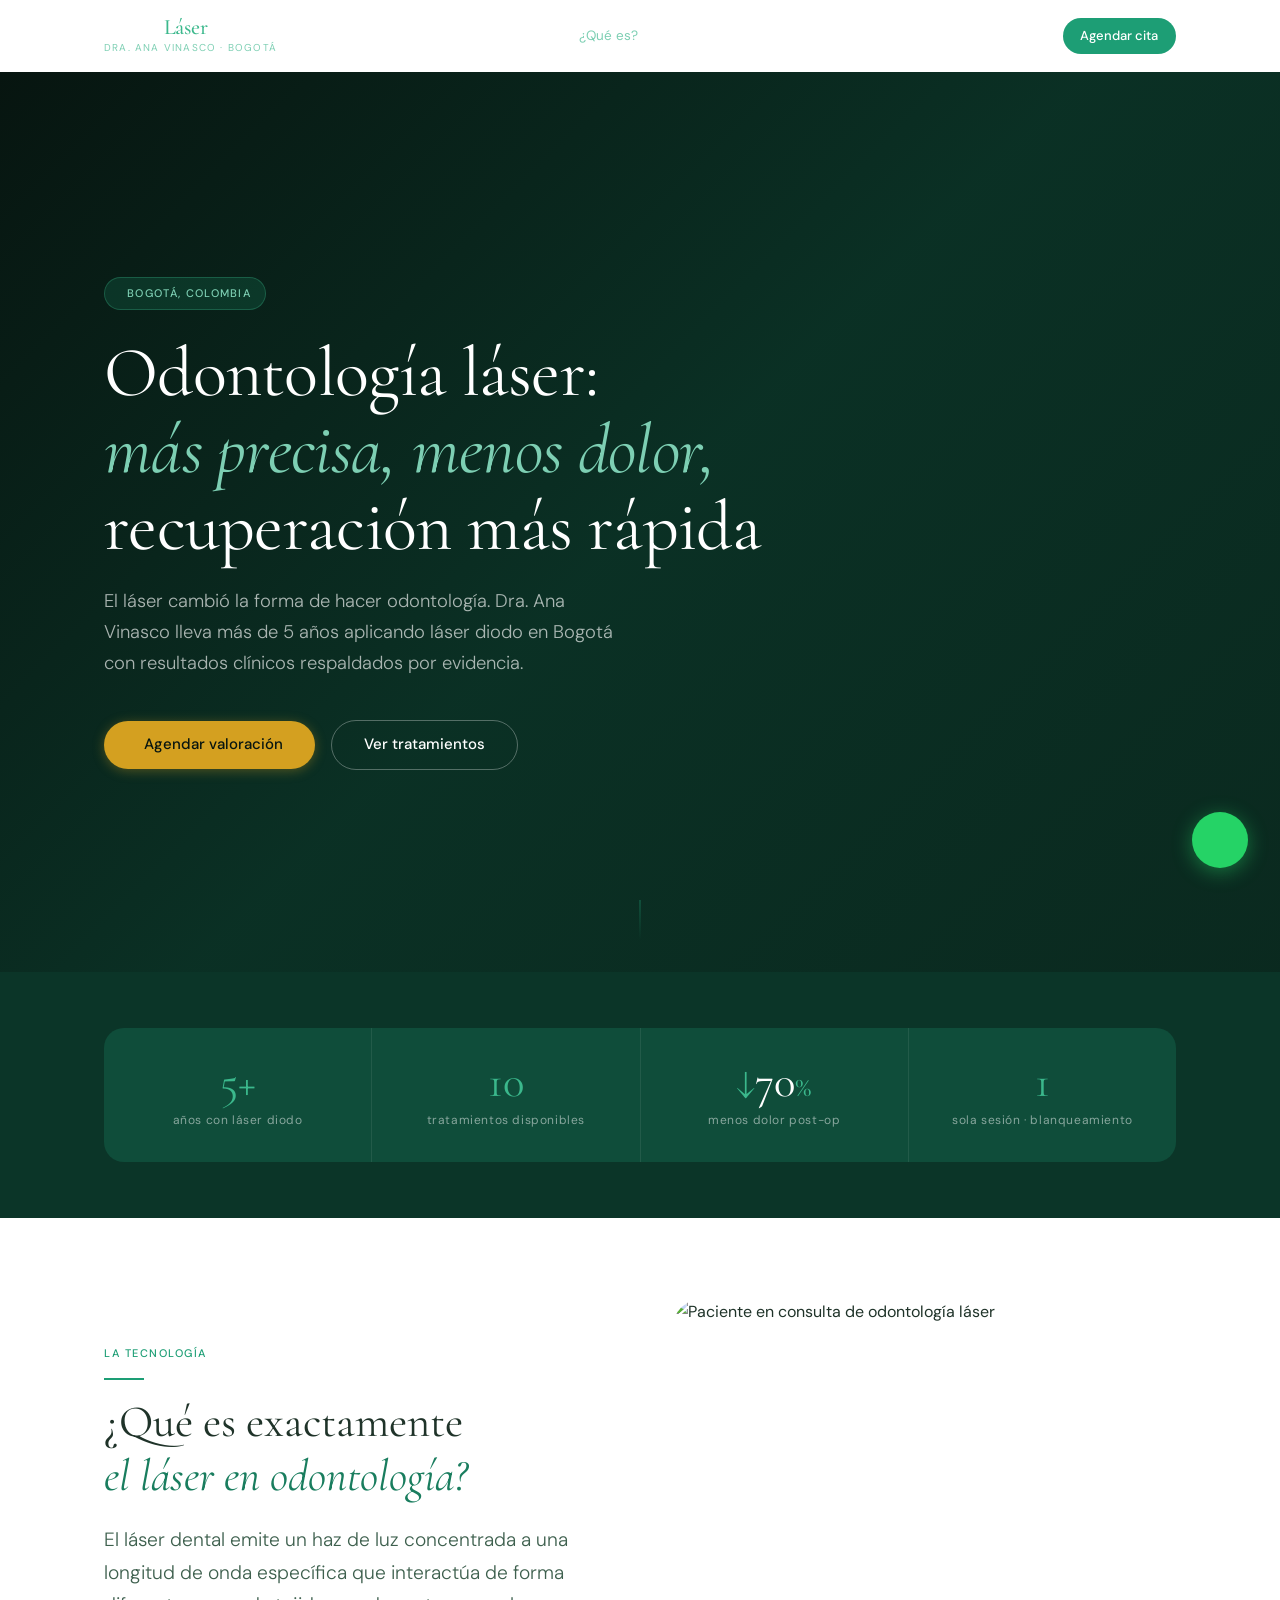
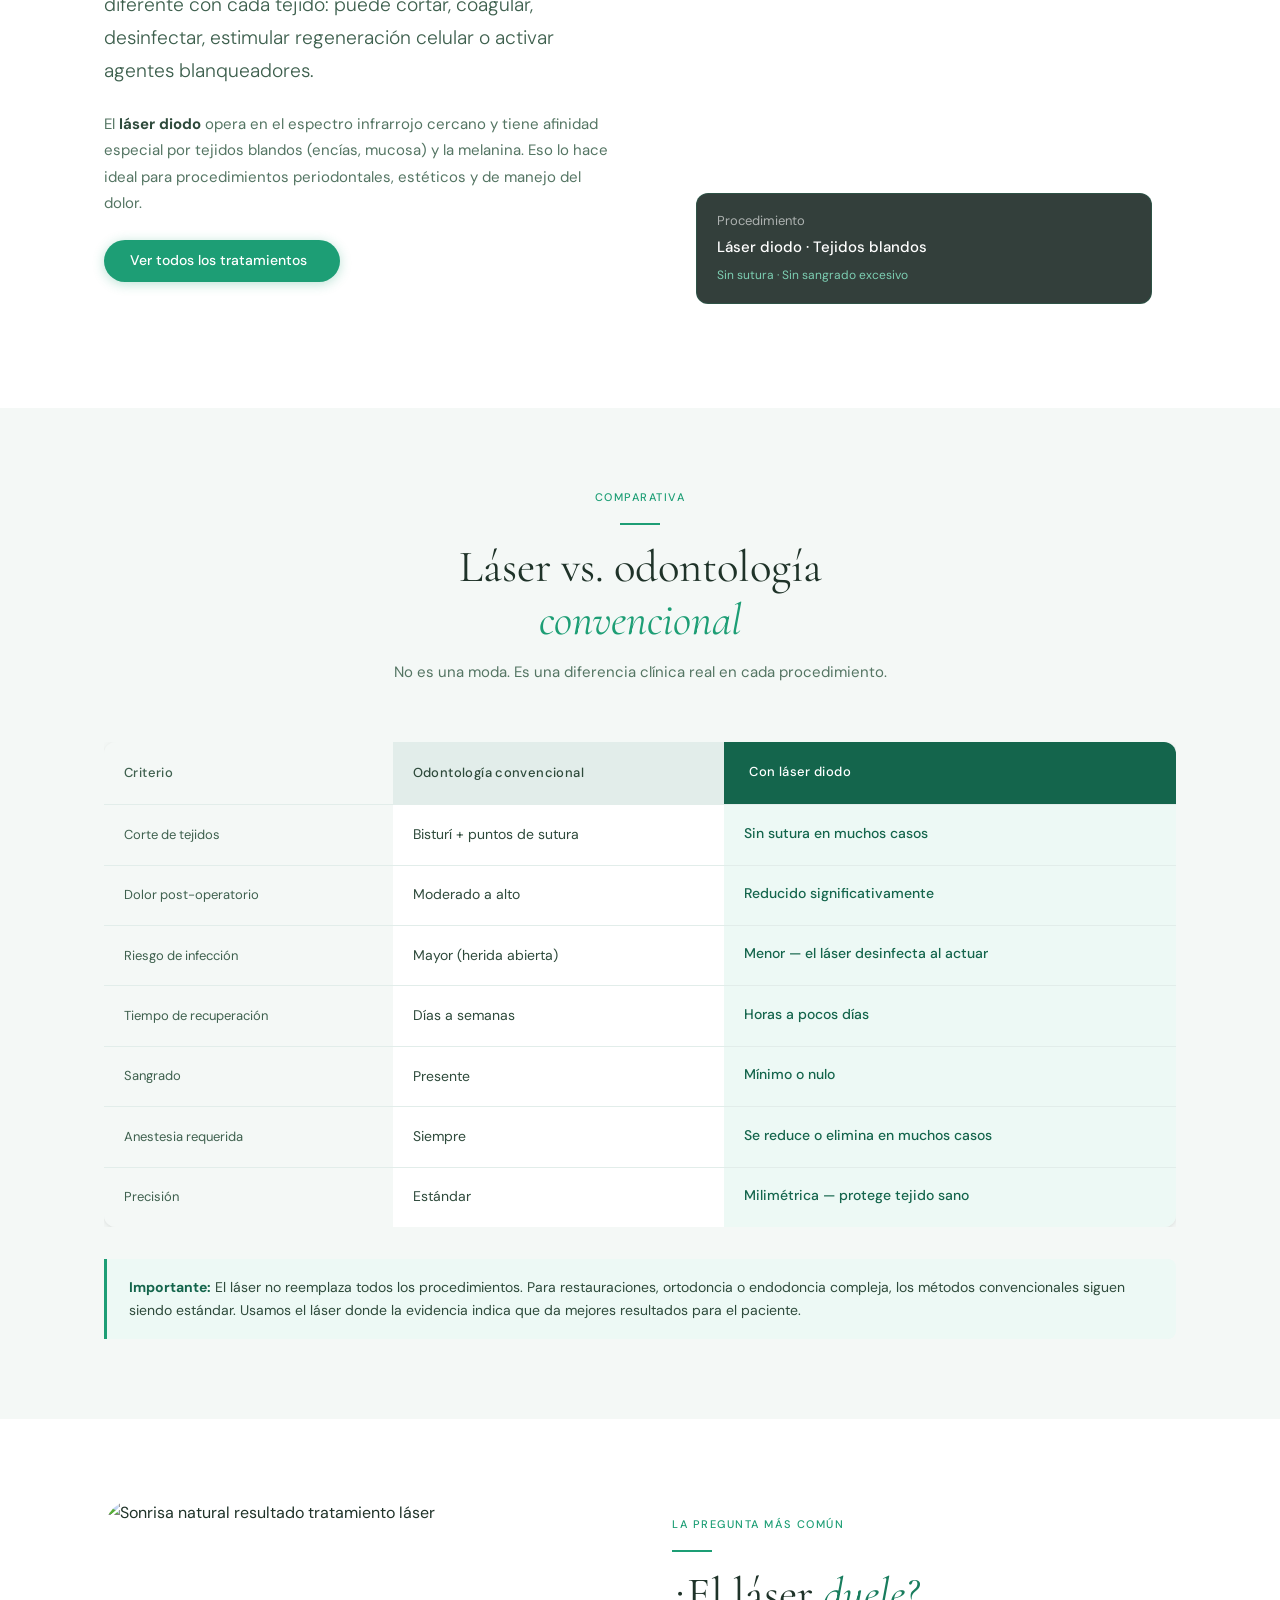
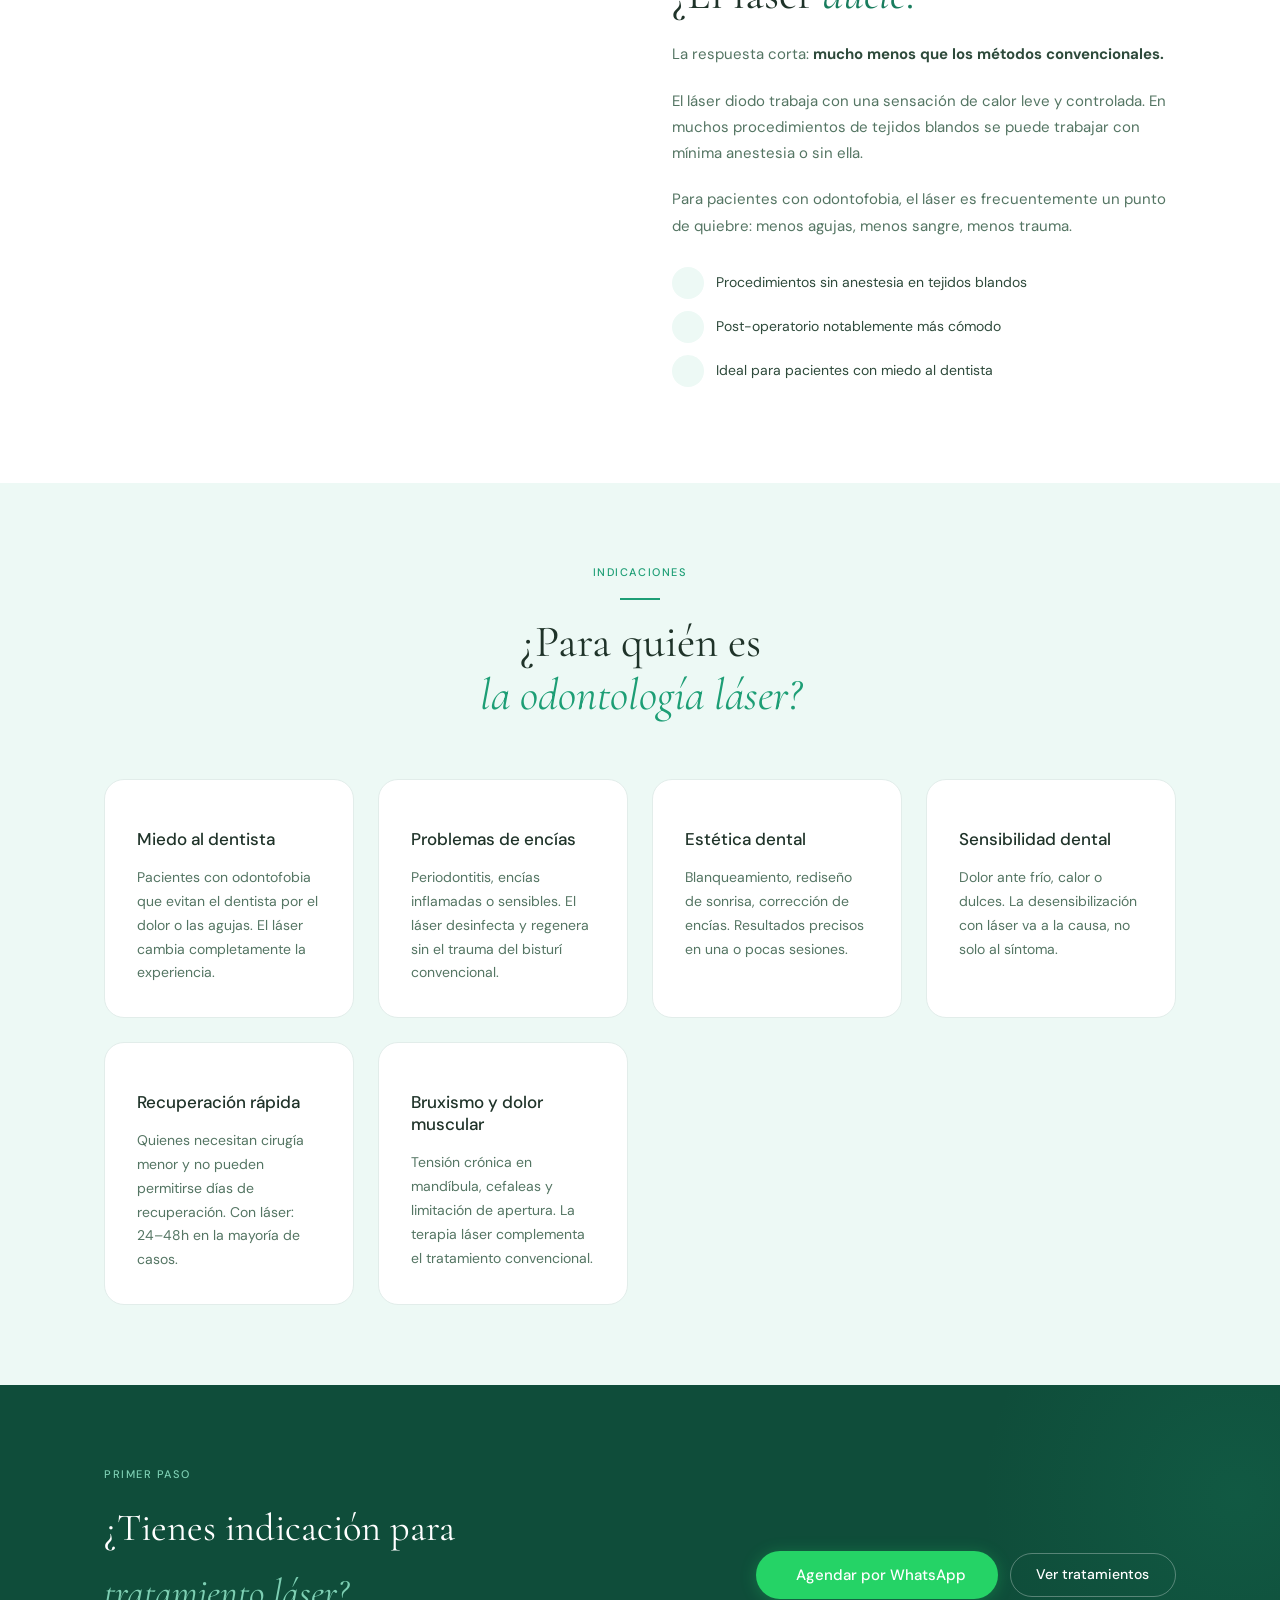
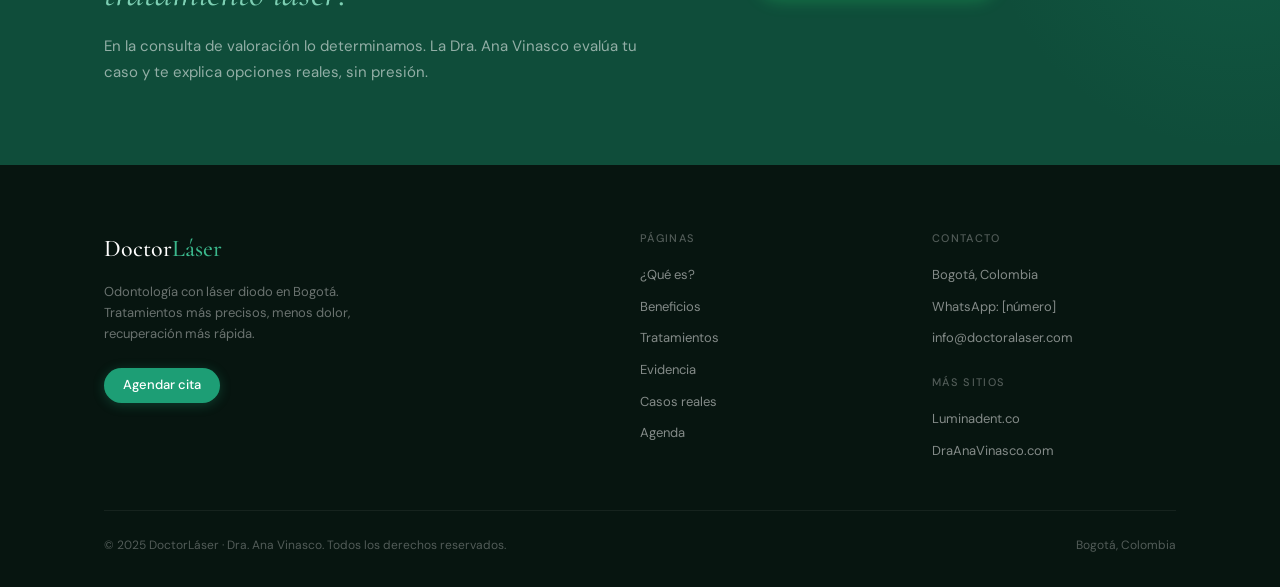
==== doctoralaser_v1/index.html @ c2af557d "Add files via upload" ====
<!DOCTYPE html>
<html lang="es">
<head>
  <meta charset="UTF-8">
  <meta name="viewport" content="width=device-width, initial-scale=1.0">
  <title>Odontología Láser en Bogotá | DoctorLáser — Dra. Ana Vinasco</title>
  <meta name="description" content="Odontología con láser diodo en Bogotá. Tratamientos más precisos, menos dolor y recuperación más rápida. Dra. Ana Vinasco, 5 años de experiencia.">
  <meta property="og:title" content="Odontología Láser en Bogotá | DoctorLáser">
  <meta property="og:description" content="Tratamientos dentales con láser diodo: blanqueamiento, gingivoplastia, fotobiomodulación y más.">
  <meta property="og:type" content="website">
  <link rel="preconnect" href="https://fonts.googleapis.com">
  <link rel="preconnect" href="https://fonts.gstatic.com" crossorigin>
  <link href="https://fonts.googleapis.com/css2?family=Cormorant+Garamond:ital,wght@0,300;0,400;0,500;0,600;1,300;1,400;1,500&family=DM+Sans:opsz,wght@9..40,300;9..40,400;9..40,500&display=swap" rel="stylesheet">
  <link rel="stylesheet" href="https://cdn.jsdelivr.net/npm/@tabler/icons-webfont@2.44.0/tabler-icons.min.css">
  <link rel="stylesheet" href="css/styles.css">
</head>
<body>

  <nav class="nav" id="main-nav" aria-label="Navegación principal"></nav>
  <div id="wa-float" class="wa-float" role="complementary" aria-label="Contacto WhatsApp"></div>

  <main>

    <!-- HERO -->
    <section class="hero hero--full">
      <div class="hero__bg" style="background-image:url('https://images.unsplash.com/photo-1629909613654-28e377c37b09?w=1400&q=80')"></div>
      <div class="hero__overlay"></div>
      <div class="hero__content">
        <div class="hero__tag fade-up">
          <i class="ti ti-sparkles"></i>
          Bogotá, Colombia
        </div>
        <h1 class="hero__title fade-up delay-1">
          Odontología láser:<br><em>más precisa, menos dolor,</em><br>recuperación más rápida
        </h1>
        <p class="hero__sub fade-up delay-2">
          El láser cambió la forma de hacer odontología. Dra. Ana Vinasco lleva más de 5 años aplicando láser diodo en Bogotá con resultados clínicos respaldados por evidencia.
        </p>
        <div class="hero__actions fade-up delay-3">
          <a href="agenda.html" class="btn btn--primary btn--lg">
            <i class="ti ti-calendar-plus"></i>
            Agendar valoración
          </a>
          <a href="tratamientos.html" class="btn btn--outline btn--lg">
            Ver tratamientos
          </a>
        </div>
      </div>
      <div class="hero__scroll">
        <div class="hero__scroll-line"></div>
      </div>
    </section>

    <!-- STATS STRIP -->
    <section class="section--sm" style="background:var(--c-p900)">
      <div class="container">
        <div class="stats-strip fade-up">
          <div class="stat-item">
            <div class="stat-num"><span data-count="5">0</span><span style="color:var(--c-p400)">+</span></div>
            <div class="stat-label">años con láser diodo</div>
          </div>
          <div class="stat-item">
            <div class="stat-num"><span data-count="10">0</span></div>
            <div class="stat-label">tratamientos disponibles</div>
          </div>
          <div class="stat-item">
            <div class="stat-num"><span style="color:var(--c-p400)">↓</span>70<span style="color:var(--c-p400);font-size:1.8rem">%</span></div>
            <div class="stat-label">menos dolor post-op</div>
          </div>
          <div class="stat-item">
            <div class="stat-num"><span data-count="1">0</span></div>
            <div class="stat-label">sola sesión · blanqueamiento</div>
          </div>
        </div>
      </div>
    </section>

    <!-- QUÉ ES -->
    <section>
      <div class="container">
        <div style="display:grid;grid-template-columns:1fr 1fr;gap:4rem;align-items:center">
          <div class="fade-up">
            <div class="eyebrow section-header__eyebrow">La tecnología</div>
            <div class="section-divider"></div>
            <h2 class="display-md" style="color:var(--c-n800);margin-bottom:1.25rem">
              ¿Qué es exactamente<br><em style="font-style:italic;color:var(--c-p600)">el láser en odontología?</em>
            </h2>
            <p class="lead mb-3">
              El láser dental emite un haz de luz concentrada a una longitud de onda específica que interactúa de forma diferente con cada tejido: puede cortar, coagular, desinfectar, estimular regeneración celular o activar agentes blanqueadores.
            </p>
            <p style="font-size:15px;color:var(--c-n500);line-height:1.75;margin-bottom:1.5rem">
              El <strong style="color:var(--c-n700)">láser diodo</strong> opera en el espectro infrarrojo cercano y tiene afinidad especial por tejidos blandos (encías, mucosa) y la melanina. Eso lo hace ideal para procedimientos periodontales, estéticos y de manejo del dolor.
            </p>
            <a href="tratamientos.html" class="btn btn--teal">
              Ver todos los tratamientos <i class="ti ti-arrow-right"></i>
            </a>
          </div>
          <div class="fade-up delay-2">
            <div style="position:relative;border-radius:var(--radius-xl);overflow:hidden;aspect-ratio:4/5">
              <img src="https://images.unsplash.com/photo-1607613009820-a29f7bb81c04?w=700&q=80"
                   alt="Paciente en consulta de odontología láser"
                   style="width:100%;height:100%;object-fit:cover"
                   loading="lazy">
              <div style="position:absolute;bottom:1.5rem;left:1.5rem;right:1.5rem;background:rgba(7,21,16,.82);backdrop-filter:blur(8px);border-radius:var(--radius-md);padding:1rem 1.25rem;border:1px solid rgba(29,158,117,.2)">
                <p style="font-size:13px;color:rgba(255,255,255,.6);margin-bottom:3px">Procedimiento</p>
                <p style="font-size:15px;font-weight:500;color:var(--c-white)">Láser diodo · Tejidos blandos</p>
                <p style="font-size:12px;color:var(--c-p300);margin-top:4px">
                  <i class="ti ti-check" style="vertical-align:-2px"></i> Sin sutura · Sin sangrado excesivo
                </p>
              </div>
            </div>
          </div>
        </div>
      </div>
    </section>

    <!-- COMPARACIÓN -->
    <section class="bg-light">
      <div class="container">
        <div class="section-header section-header--center fade-up">
          <div class="eyebrow section-header__eyebrow">Comparativa</div>
          <div class="section-divider section-divider--center"></div>
          <h2 class="section-header__title">Láser vs. odontología<br><em>convencional</em></h2>
          <p class="section-header__text">No es una moda. Es una diferencia clínica real en cada procedimiento.</p>
        </div>
        <div class="fade-up" style="overflow-x:auto">
          <table class="comparison-table">
            <thead>
              <tr>
                <th>Criterio</th>
                <th>Odontología convencional</th>
                <th><i class="ti ti-bolt" style="vertical-align:-3px;margin-right:5px"></i>Con láser diodo</th>
              </tr>
            </thead>
            <tbody>
              <tr>
                <td>Corte de tejidos</td>
                <td>Bisturí + puntos de sutura</td>
                <td><i class="ti ti-check icon-check"></i> Sin sutura en muchos casos</td>
              </tr>
              <tr>
                <td>Dolor post-operatorio</td>
                <td>Moderado a alto</td>
                <td><i class="ti ti-check icon-check"></i> Reducido significativamente</td>
              </tr>
              <tr>
                <td>Riesgo de infección</td>
                <td>Mayor (herida abierta)</td>
                <td><i class="ti ti-check icon-check"></i> Menor — el láser desinfecta al actuar</td>
              </tr>
              <tr>
                <td>Tiempo de recuperación</td>
                <td>Días a semanas</td>
                <td><i class="ti ti-check icon-check"></i> Horas a pocos días</td>
              </tr>
              <tr>
                <td>Sangrado</td>
                <td>Presente</td>
                <td><i class="ti ti-check icon-check"></i> Mínimo o nulo</td>
              </tr>
              <tr>
                <td>Anestesia requerida</td>
                <td>Siempre</td>
                <td><i class="ti ti-check icon-check"></i> Se reduce o elimina en muchos casos</td>
              </tr>
              <tr>
                <td>Precisión</td>
                <td>Estándar</td>
                <td><i class="ti ti-check icon-check"></i> Milimétrica — protege tejido sano</td>
              </tr>
            </tbody>
          </table>
        </div>
        <div class="info-box mt-4 fade-up">
          <strong>Importante:</strong> El láser no reemplaza todos los procedimientos. Para restauraciones, ortodoncia o endodoncia compleja, los métodos convencionales siguen siendo estándar. Usamos el láser donde la evidencia indica que da mejores resultados para el paciente.
        </div>
      </div>
    </section>

    <!-- DOES IT HURT -->
    <section>
      <div class="container">
        <div style="display:grid;grid-template-columns:1fr 1fr;gap:4rem;align-items:center">
          <div class="fade-up delay-1">
            <div style="position:relative;border-radius:var(--radius-xl);overflow:hidden;aspect-ratio:1/1">
              <img src="https://images.unsplash.com/photo-1588776814546-1ffbb172d4d6?w=700&q=80"
                   alt="Sonrisa natural resultado tratamiento láser"
                   style="width:100%;height:100%;object-fit:cover"
                   loading="lazy">
            </div>
          </div>
          <div class="fade-up">
            <div class="eyebrow section-header__eyebrow">La pregunta más común</div>
            <div class="section-divider"></div>
            <h2 class="display-md" style="color:var(--c-n800);margin-bottom:1.25rem">
              ¿El láser <em style="font-style:italic;color:var(--c-p600)">duele?</em>
            </h2>
            <p style="font-size:15px;color:var(--c-n500);line-height:1.75;margin-bottom:1.25rem">
              La respuesta corta: <strong style="color:var(--c-n700)">mucho menos que los métodos convencionales.</strong>
            </p>
            <p style="font-size:15px;color:var(--c-n500);line-height:1.75;margin-bottom:1.25rem">
              El láser diodo trabaja con una sensación de calor leve y controlada. En muchos procedimientos de tejidos blandos se puede trabajar con mínima anestesia o sin ella.
            </p>
            <p style="font-size:15px;color:var(--c-n500);line-height:1.75;margin-bottom:1.75rem">
              Para pacientes con odontofobia, el láser es frecuentemente un punto de quiebre: menos agujas, menos sangre, menos trauma.
            </p>
            <div style="display:flex;flex-direction:column;gap:.75rem">
              <div style="display:flex;align-items:center;gap:.75rem;font-size:14px;color:var(--c-n700)">
                <div style="width:32px;height:32px;background:var(--c-p50);border-radius:50%;display:flex;align-items:center;justify-content:center;flex-shrink:0">
                  <i class="ti ti-check" style="color:var(--c-p500)"></i>
                </div>
                Procedimientos sin anestesia en tejidos blandos
              </div>
              <div style="display:flex;align-items:center;gap:.75rem;font-size:14px;color:var(--c-n700)">
                <div style="width:32px;height:32px;background:var(--c-p50);border-radius:50%;display:flex;align-items:center;justify-content:center;flex-shrink:0">
                  <i class="ti ti-check" style="color:var(--c-p500)"></i>
                </div>
                Post-operatorio notablemente más cómodo
              </div>
              <div style="display:flex;align-items:center;gap:.75rem;font-size:14px;color:var(--c-n700)">
                <div style="width:32px;height:32px;background:var(--c-p50);border-radius:50%;display:flex;align-items:center;justify-content:center;flex-shrink:0">
                  <i class="ti ti-check" style="color:var(--c-p500)"></i>
                </div>
                Ideal para pacientes con miedo al dentista
              </div>
            </div>
          </div>
        </div>
      </div>
    </section>

    <!-- PARA QUIÉN -->
    <section class="bg-teal-light">
      <div class="container">
        <div class="section-header section-header--center fade-up">
          <div class="eyebrow section-header__eyebrow">Indicaciones</div>
          <div class="section-divider section-divider--center"></div>
          <h2 class="section-header__title">¿Para quién es<br><em>la odontología láser?</em></h2>
        </div>
        <div class="grid-3 fade-up" style="grid-template-columns:repeat(auto-fit,minmax(220px,1fr))">
          <div class="benefit-card">
            <i class="ti ti-heart" style="font-size:28px;color:var(--c-p500)"></i>
            <div class="benefit-card__title">Miedo al dentista</div>
            <div class="benefit-card__text">Pacientes con odontofobia que evitan el dentista por el dolor o las agujas. El láser cambia completamente la experiencia.</div>
          </div>
          <div class="benefit-card">
            <i class="ti ti-tooth" style="font-size:28px;color:var(--c-p500)"></i>
            <div class="benefit-card__title">Problemas de encías</div>
            <div class="benefit-card__text">Periodontitis, encías inflamadas o sensibles. El láser desinfecta y regenera sin el trauma del bisturí convencional.</div>
          </div>
          <div class="benefit-card">
            <i class="ti ti-mood-smile" style="font-size:28px;color:var(--c-p500)"></i>
            <div class="benefit-card__title">Estética dental</div>
            <div class="benefit-card__text">Blanqueamiento, rediseño de sonrisa, corrección de encías. Resultados precisos en una o pocas sesiones.</div>
          </div>
          <div class="benefit-card">
            <i class="ti ti-activity" style="font-size:28px;color:var(--c-p500)"></i>
            <div class="benefit-card__title">Sensibilidad dental</div>
            <div class="benefit-card__text">Dolor ante frío, calor o dulces. La desensibilización con láser va a la causa, no solo al síntoma.</div>
          </div>
          <div class="benefit-card">
            <i class="ti ti-clock" style="font-size:28px;color:var(--c-p500)"></i>
            <div class="benefit-card__title">Recuperación rápida</div>
            <div class="benefit-card__text">Quienes necesitan cirugía menor y no pueden permitirse días de recuperación. Con láser: 24–48h en la mayoría de casos.</div>
          </div>
          <div class="benefit-card">
            <i class="ti ti-brain" style="font-size:28px;color:var(--c-p500)"></i>
            <div class="benefit-card__title">Bruxismo y dolor muscular</div>
            <div class="benefit-card__text">Tensión crónica en mandíbula, cefaleas y limitación de apertura. La terapia láser complementa el tratamiento convencional.</div>
          </div>
        </div>
      </div>
    </section>

    <!-- CTA -->
    <section class="cta-section">
      <div class="container">
        <div class="cta-section__inner fade-up">
          <div class="cta-section__text">
            <div class="eyebrow eyebrow--light" style="margin-bottom:.75rem">Primer paso</div>
            <h2 class="cta-section__title">¿Tienes indicación para<br><em>tratamiento láser?</em></h2>
            <p class="cta-section__sub">En la consulta de valoración lo determinamos. La Dra. Ana Vinasco evalúa tu caso y te explica opciones reales, sin presión.</p>
          </div>
          <div class="cta-section__actions">
            <a href="agenda.html" class="btn btn--wa btn--lg">
              <i class="ti ti-brand-whatsapp"></i>
              Agendar por WhatsApp
            </a>
            <a href="tratamientos.html" class="btn btn--outline">
              Ver tratamientos
            </a>
          </div>
        </div>
      </div>
    </section>

  </main>

  <div id="main-footer"></div>

  <script src="js/components.js"></script>
  <script src="js/main.js"></script>
</body>
</html>
---- doctoralaser_v1/css/styles.css ----
/* ============================================================
   DOCTORALASER.COM — Design System
   Premium Medical + Editorial Aesthetic
   ============================================================ */

/* --- Google Fonts --- */
@import url('https://fonts.googleapis.com/css2?family=Cormorant+Garamond:ital,wght@0,300;0,400;0,500;0,600;1,300;1,400;1,500&family=DM+Sans:opsz,wght@9..40,300;9..40,400;9..40,500&display=swap');

/* --- Design Tokens --- */
:root {
  --c-dark:        #071510;
  --c-p900:        #0B3528;
  --c-p800:        #0F4D3A;
  --c-p700:        #14654C;
  --c-p600:        #197D5E;
  --c-p500:        #1D9E75;
  --c-p400:        #3BB88C;
  --c-p300:        #7DCFB3;
  --c-p200:        #B5E8D8;
  --c-p100:        #D8F3EB;
  --c-p50:         #EDF9F5;
  --c-a600:        #B8860A;
  --c-a500:        #D4A020;
  --c-a400:        #E8B83A;
  --c-a100:        #FEF5DF;
  --c-n900:        #111B16;
  --c-n800:        #1F3329;
  --c-n700:        #2E4A3B;
  --c-n600:        #3E604E;
  --c-n500:        #547563;
  --c-n400:        #6E8F7E;
  --c-n300:        #A0BAB0;
  --c-n200:        #C4D8D1;
  --c-n100:        #E2EDEA;
  --c-n50:         #F4F8F6;
  --c-white:       #FFFFFF;

  --font-display:  'Cormorant Garamond', Georgia, serif;
  --font-body:     'DM Sans', -apple-system, BlinkMacSystemFont, sans-serif;

  --radius-xs:     4px;
  --radius-sm:     8px;
  --radius-md:     12px;
  --radius-lg:     20px;
  --radius-xl:     32px;
  --radius-pill:   999px;

  --shadow-xs:     0 1px 2px rgba(7,21,16,.05);
  --shadow-sm:     0 2px 8px rgba(7,21,16,.07), 0 1px 3px rgba(7,21,16,.05);
  --shadow-md:     0 6px 24px rgba(7,21,16,.10), 0 2px 8px rgba(7,21,16,.06);
  --shadow-lg:     0 16px 48px rgba(7,21,16,.14), 0 4px 14px rgba(7,21,16,.07);
  --shadow-xl:     0 28px 64px rgba(7,21,16,.18), 0 8px 24px rgba(7,21,16,.09);

  --nav-h:         72px;
  --max-w:         1120px;
  --max-w-narrow:  800px;
  --max-w-wide:    1300px;

  --ease-out:      cubic-bezier(.16,1,.3,1);
  --ease-in-out:   cubic-bezier(.45,0,.55,1);
  --dur-fast:      160ms;
  --dur-mid:       280ms;
  --dur-slow:      480ms;
}

/* --- Reset --- */
*, *::before, *::after { box-sizing: border-box; margin: 0; padding: 0; }
html { scroll-behavior: smooth; -webkit-font-smoothing: antialiased; }
body {
  font-family: var(--font-body);
  font-size: 16px;
  line-height: 1.7;
  color: var(--c-n800);
  background: var(--c-white);
  padding-top: var(--nav-h);
}
img { display: block; max-width: 100%; height: auto; }
a { color: inherit; text-decoration: none; }
ul { list-style: none; }
button { cursor: pointer; border: none; background: none; font-family: inherit; }
input, textarea, select { font-family: inherit; }

/* --- Typography Scale --- */
.display-xl {
  font-family: var(--font-display);
  font-size: clamp(2.8rem, 6vw, 5rem);
  font-weight: 400;
  line-height: 1.1;
  letter-spacing: -0.01em;
}
.display-lg {
  font-family: var(--font-display);
  font-size: clamp(2.2rem, 4.5vw, 3.8rem);
  font-weight: 400;
  line-height: 1.15;
}
.display-md {
  font-family: var(--font-display);
  font-size: clamp(1.8rem, 3.5vw, 2.8rem);
  font-weight: 400;
  line-height: 1.2;
}
.display-sm {
  font-family: var(--font-display);
  font-size: clamp(1.4rem, 2.5vw, 2rem);
  font-weight: 500;
  line-height: 1.25;
}
h1 { font-family: var(--font-display); font-weight: 400; }
h2 { font-family: var(--font-display); font-weight: 400; }
h3 { font-family: var(--font-body); font-weight: 500; }
h4 { font-family: var(--font-body); font-weight: 500; }

.eyebrow {
  font-family: var(--font-body);
  font-size: 11px;
  font-weight: 500;
  letter-spacing: 0.14em;
  text-transform: uppercase;
  color: var(--c-p500);
}
.eyebrow--light { color: var(--c-p300); }
.eyebrow--gold  { color: var(--c-a400); }

.lead {
  font-size: clamp(1rem, 2vw, 1.2rem);
  line-height: 1.7;
  font-weight: 300;
  color: var(--c-n600);
}
.lead--light { color: rgba(255,255,255,.75); }

.text-sm { font-size: 14px; }
.text-xs { font-size: 12px; }
.text-muted { color: var(--c-n500); }
.text-light { color: var(--c-white); }
.text-teal  { color: var(--c-p500); }
.text-gold  { color: var(--c-a500); }

/* --- Layout --- */
.container {
  width: 100%;
  max-width: var(--max-w);
  margin: 0 auto;
  padding: 0 1.5rem;
}
.container--narrow  { max-width: var(--max-w-narrow); }
.container--wide    { max-width: var(--max-w-wide); }

section { padding: 5rem 0; }
section.section--sm { padding: 3.5rem 0; }
section.section--lg { padding: 7rem 0; }

.bg-dark   { background: var(--c-p900); }
.bg-forest { background: var(--c-p800); }
.bg-teal   { background: var(--c-p500); }
.bg-light  { background: var(--c-n50); }
.bg-teal-light { background: var(--c-p50); }

.grid-2 { display: grid; grid-template-columns: 1fr 1fr; gap: 1.5rem; }
.grid-3 { display: grid; grid-template-columns: repeat(3, 1fr); gap: 1.5rem; }
.grid-auto { display: grid; grid-template-columns: repeat(auto-fit, minmax(280px, 1fr)); gap: 1.5rem; }

/* --- Navigation --- */
.nav {
  position: fixed;
  top: 0; left: 0; right: 0;
  z-index: 1000;
  height: var(--nav-h);
  display: flex;
  align-items: center;
  transition: background var(--dur-mid) var(--ease-out),
              box-shadow var(--dur-mid) var(--ease-out);
  background: transparent;
}
.nav.scrolled {
  background: rgba(7,21,16,.96);
  backdrop-filter: blur(12px);
  -webkit-backdrop-filter: blur(12px);
  box-shadow: 0 1px 0 rgba(255,255,255,.06);
}
.nav__inner {
  display: flex;
  align-items: center;
  justify-content: space-between;
  width: 100%;
  max-width: var(--max-w);
  margin: 0 auto;
  padding: 0 1.5rem;
}
.nav__logo {
  display: flex;
  flex-direction: column;
  gap: 1px;
}
.nav__logo-main {
  font-family: var(--font-display);
  font-size: 22px;
  font-weight: 500;
  color: var(--c-white);
  letter-spacing: -0.01em;
  line-height: 1;
}
.nav__logo-main span { color: var(--c-p400); }
.nav__logo-sub {
  font-size: 10px;
  font-weight: 400;
  color: var(--c-p300);
  letter-spacing: 0.12em;
  text-transform: uppercase;
}
.nav__links {
  display: flex;
  align-items: center;
  gap: 0.25rem;
}
.nav__link {
  font-size: 13.5px;
  font-weight: 400;
  color: rgba(255,255,255,.75);
  padding: 0.4rem 0.75rem;
  border-radius: var(--radius-sm);
  transition: color var(--dur-fast), background var(--dur-fast);
}
.nav__link:hover  { color: var(--c-white); background: rgba(255,255,255,.08); }
.nav__link.active { color: var(--c-p300); }
.nav__cta {
  font-size: 13px;
  font-weight: 500;
  background: var(--c-p500);
  color: var(--c-white);
  padding: 0.45rem 1.1rem;
  border-radius: var(--radius-pill);
  margin-left: 0.5rem;
  transition: background var(--dur-fast), transform var(--dur-fast);
}
.nav__cta:hover { background: var(--c-p400); transform: translateY(-1px); }
.nav__burger {
  display: none;
  flex-direction: column;
  gap: 5px;
  padding: 4px;
  cursor: pointer;
}
.nav__burger span {
  display: block;
  width: 24px;
  height: 2px;
  background: var(--c-white);
  border-radius: 2px;
  transition: transform var(--dur-mid), opacity var(--dur-mid);
}
.nav__mobile {
  display: none;
  position: fixed;
  inset: 0;
  z-index: 999;
  background: var(--c-p900);
  padding: calc(var(--nav-h) + 2rem) 1.5rem 2rem;
  flex-direction: column;
  gap: 0.5rem;
}
.nav__mobile.open { display: flex; }
.nav__mobile .nav__link {
  font-size: 16px;
  padding: 0.75rem 1rem;
  color: rgba(255,255,255,.8);
}
.nav__mobile .nav__cta {
  font-size: 15px;
  padding: 0.75rem 1.5rem;
  margin: 1rem 0 0;
  text-align: center;
  display: block;
}

/* --- Hero Variants --- */
.hero {
  position: relative;
  min-height: 90vh;
  display: flex;
  align-items: center;
  overflow: hidden;
  background: var(--c-dark);
}
.hero--compact { min-height: 65vh; }
.hero--full    { min-height: 100vh; }

.hero__bg {
  position: absolute;
  inset: 0;
  background-size: cover;
  background-position: center;
  opacity: 0.25;
  filter: saturate(0.3);
  transition: opacity 1.2s var(--ease-out);
}
.hero__overlay {
  position: absolute;
  inset: 0;
  background: linear-gradient(
    135deg,
    rgba(7,21,16,.96) 0%,
    rgba(11,53,40,.85) 50%,
    rgba(29,158,117,.15) 100%
  );
}
.hero__content {
  position: relative;
  z-index: 2;
  padding: 4rem 1.5rem;
  width: 100%;
  max-width: var(--max-w);
  margin: 0 auto;
}
.hero__tag {
  display: inline-flex;
  align-items: center;
  gap: 8px;
  background: rgba(29,158,117,.18);
  border: 1px solid rgba(61,184,140,.3);
  color: var(--c-p300);
  font-size: 11px;
  font-weight: 500;
  letter-spacing: 0.12em;
  text-transform: uppercase;
  padding: 6px 14px;
  border-radius: var(--radius-pill);
  margin-bottom: 1.5rem;
}
.hero__tag i { font-size: 14px; }
.hero__title {
  font-family: var(--font-display);
  font-size: clamp(2.6rem, 5.5vw, 5rem);
  font-weight: 400;
  color: var(--c-white);
  line-height: 1.1;
  max-width: 700px;
  margin-bottom: 1.25rem;
  letter-spacing: -0.01em;
}
.hero__title em {
  font-style: italic;
  color: var(--c-p300);
}
.hero__sub {
  font-size: clamp(1rem, 1.8vw, 1.15rem);
  color: rgba(255,255,255,.65);
  line-height: 1.7;
  max-width: 520px;
  margin-bottom: 2.5rem;
  font-weight: 300;
}
.hero__actions { display: flex; gap: 1rem; flex-wrap: wrap; align-items: center; }
.hero__scroll {
  position: absolute;
  bottom: 2rem;
  left: 50%;
  transform: translateX(-50%);
  display: flex;
  flex-direction: column;
  align-items: center;
  gap: 6px;
  color: rgba(255,255,255,.4);
  font-size: 11px;
  font-weight: 500;
  letter-spacing: 0.1em;
  text-transform: uppercase;
  z-index: 2;
}
.hero__scroll-line {
  width: 1px;
  height: 40px;
  background: linear-gradient(to bottom, rgba(29,158,117,.6), transparent);
  animation: scrollPulse 2s ease-in-out infinite;
}
@keyframes scrollPulse {
  0%,100% { opacity: .4; transform: scaleY(.8); }
  50%      { opacity: 1; transform: scaleY(1); }
}

/* --- Buttons --- */
.btn {
  display: inline-flex;
  align-items: center;
  gap: 8px;
  font-family: var(--font-body);
  font-size: 14px;
  font-weight: 500;
  border-radius: var(--radius-pill);
  padding: 0.7rem 1.6rem;
  transition: transform var(--dur-fast), box-shadow var(--dur-fast), background var(--dur-fast);
  line-height: 1.4;
}
.btn:hover   { transform: translateY(-2px); }
.btn:active  { transform: translateY(0); }
.btn i       { font-size: 18px; }

.btn--primary {
  background: var(--c-a500);
  color: var(--c-dark);
  box-shadow: 0 2px 12px rgba(212,160,32,.35);
}
.btn--primary:hover { background: var(--c-a400); box-shadow: 0 6px 24px rgba(212,160,32,.45); }

.btn--teal {
  background: var(--c-p500);
  color: var(--c-white);
  box-shadow: 0 2px 12px rgba(29,158,117,.3);
}
.btn--teal:hover { background: var(--c-p400); box-shadow: 0 6px 24px rgba(29,158,117,.4); }

.btn--outline {
  background: transparent;
  border: 1px solid rgba(255,255,255,.3);
  color: var(--c-white);
}
.btn--outline:hover { background: rgba(255,255,255,.08); border-color: rgba(255,255,255,.5); }

.btn--ghost {
  background: transparent;
  border: 1px solid var(--c-n200);
  color: var(--c-n700);
}
.btn--ghost:hover { background: var(--c-n50); border-color: var(--c-n300); }

.btn--wa {
  background: #25D366;
  color: var(--c-white);
  box-shadow: 0 2px 16px rgba(37,211,102,.3);
  font-size: 15px;
  padding: 0.8rem 1.8rem;
}
.btn--wa:hover { background: #1fbd5c; box-shadow: 0 6px 28px rgba(37,211,102,.4); }

.btn--lg { font-size: 15px; padding: 0.85rem 2rem; }
.btn--sm { font-size: 13px; padding: 0.5rem 1.2rem; }

/* --- Cards --- */
.card {
  background: var(--c-white);
  border: 1px solid var(--c-n100);
  border-radius: var(--radius-lg);
  overflow: hidden;
  transition: transform var(--dur-mid) var(--ease-out), box-shadow var(--dur-mid) var(--ease-out);
}
.card:hover { transform: translateY(-4px); box-shadow: var(--shadow-lg); }
.card--flat { box-shadow: none; }
.card--flat:hover { box-shadow: var(--shadow-md); }
.card__body { padding: 1.75rem; }
.card__header { padding: 1.75rem 1.75rem 0; }
.card__footer { padding: 0 1.75rem 1.75rem; }

/* Treatment Cards */
.treatment-card {
  background: var(--c-white);
  border: 1px solid var(--c-n100);
  border-radius: var(--radius-lg);
  padding: 1.75rem;
  transition: transform var(--dur-mid) var(--ease-out), box-shadow var(--dur-mid) var(--ease-out), border-color var(--dur-mid);
  height: 100%;
}
.treatment-card:hover {
  transform: translateY(-4px);
  box-shadow: var(--shadow-md);
  border-color: var(--c-p200);
}
.treatment-card--featured {
  background: linear-gradient(135deg, var(--c-p800) 0%, var(--c-p700) 100%);
  border-color: var(--c-p600);
  color: var(--c-white);
  grid-column: span 2;
}
.treatment-card__icon {
  width: 48px;
  height: 48px;
  background: var(--c-p50);
  border-radius: var(--radius-md);
  display: flex;
  align-items: center;
  justify-content: center;
  color: var(--c-p600);
  font-size: 22px;
  margin-bottom: 1rem;
  flex-shrink: 0;
}
.treatment-card--featured .treatment-card__icon {
  background: rgba(61,184,140,.2);
  color: var(--c-p300);
}
.treatment-card__badge {
  display: inline-flex;
  align-items: center;
  gap: 5px;
  background: var(--c-a100);
  color: var(--c-a600);
  font-size: 11px;
  font-weight: 500;
  padding: 4px 10px;
  border-radius: var(--radius-pill);
  margin-bottom: 1rem;
}
.treatment-card--featured .treatment-card__badge {
  background: rgba(232,184,58,.2);
  color: var(--c-a400);
}
.treatment-card__title {
  font-size: 17px;
  font-weight: 500;
  color: var(--c-n800);
  margin-bottom: 0.6rem;
  line-height: 1.3;
}
.treatment-card--featured .treatment-card__title { color: var(--c-white); font-size: 20px; }
.treatment-card__desc {
  font-size: 14px;
  line-height: 1.65;
  color: var(--c-n500);
  margin-bottom: 1rem;
}
.treatment-card--featured .treatment-card__desc { color: rgba(255,255,255,.7); }
.treatment-card__tags { display: flex; flex-wrap: wrap; gap: 6px; margin-top: auto; }
.tag {
  font-size: 11px;
  background: var(--c-n50);
  color: var(--c-n600);
  padding: 3px 9px;
  border-radius: var(--radius-pill);
  border: 1px solid var(--c-n100);
}
.tag--new  { background: var(--c-p50); color: var(--c-p700); border-color: var(--c-p200); }
.tag--gold { background: var(--c-a100); color: var(--c-a600); border-color: #F5DCB0; }
.treatment-card--featured .tag {
  background: rgba(255,255,255,.1);
  color: rgba(255,255,255,.8);
  border-color: rgba(255,255,255,.15);
}
.treatment-card__pills {
  display: flex;
  flex-wrap: wrap;
  gap: 8px;
  margin-top: 1.25rem;
}
.pill {
  display: inline-flex;
  align-items: center;
  gap: 6px;
  background: rgba(255,255,255,.1);
  border: 1px solid rgba(255,255,255,.15);
  color: rgba(255,255,255,.85);
  font-size: 12px;
  padding: 5px 12px;
  border-radius: var(--radius-pill);
}
.pill i { font-size: 14px; opacity: .8; }

/* Benefit Cards */
.benefit-card {
  padding: 2rem;
  background: var(--c-white);
  border-radius: var(--radius-lg);
  border: 1px solid var(--c-n100);
  display: flex;
  flex-direction: column;
  gap: 1rem;
  transition: transform var(--dur-mid) var(--ease-out), box-shadow var(--dur-mid) var(--ease-out);
}
.benefit-card:hover { transform: translateY(-4px); box-shadow: var(--shadow-md); }
.benefit-card__num {
  font-family: var(--font-display);
  font-size: 3rem;
  font-weight: 300;
  color: var(--c-p200);
  line-height: 1;
}
.benefit-card__title {
  font-size: 17px;
  font-weight: 500;
  color: var(--c-n800);
  line-height: 1.3;
}
.benefit-card__text {
  font-size: 14px;
  line-height: 1.7;
  color: var(--c-n500);
}

/* --- Section Headers --- */
.section-header {
  margin-bottom: 3.5rem;
  max-width: 640px;
}
.section-header--center { text-align: center; margin-left: auto; margin-right: auto; }
.section-header__eyebrow { margin-bottom: 0.75rem; }
.section-header__title {
  font-family: var(--font-display);
  font-size: clamp(1.8rem, 3.5vw, 2.8rem);
  font-weight: 400;
  color: var(--c-n800);
  line-height: 1.2;
  margin-bottom: 0.75rem;
}
.section-header__title--light { color: var(--c-white); }
.section-header__title em { font-style: italic; color: var(--c-p500); }
.section-header__text {
  font-size: 15px;
  line-height: 1.7;
  color: var(--c-n500);
}
.section-header__text--light { color: rgba(255,255,255,.6); }
.section-divider {
  width: 40px;
  height: 2px;
  background: var(--c-p500);
  margin: 1rem 0;
}
.section-divider--center { margin: 1rem auto; }

/* --- Comparison Table --- */
.comparison-table {
  width: 100%;
  border-collapse: separate;
  border-spacing: 0;
  font-size: 14px;
  border-radius: var(--radius-md);
  overflow: hidden;
  box-shadow: var(--shadow-sm);
}
.comparison-table th {
  font-weight: 500;
  font-size: 13px;
  padding: 1rem 1.25rem;
  text-align: left;
  letter-spacing: 0.03em;
}
.comparison-table th:first-child { background: var(--c-n50); color: var(--c-n600); }
.comparison-table th:nth-child(2) { background: var(--c-n100); color: var(--c-n700); }
.comparison-table th:nth-child(3) { background: var(--c-p700); color: var(--c-white); }
.comparison-table td {
  padding: 0.9rem 1.25rem;
  vertical-align: middle;
  border-top: 1px solid var(--c-n100);
}
.comparison-table td:first-child { color: var(--c-n600); font-size: 13px; background: var(--c-n50); }
.comparison-table td:nth-child(2) { color: var(--c-n700); background: var(--c-white); }
.comparison-table td:nth-child(3) { color: var(--c-p700); background: var(--c-p50); font-weight: 500; }
.comparison-table i { font-size: 18px; vertical-align: -3px; }
.comparison-table .icon-check { color: var(--c-p500); }
.comparison-table .icon-x     { color: var(--c-n400); }

/* --- Stats Strip --- */
.stats-strip {
  display: flex;
  justify-content: center;
  gap: 0;
  flex-wrap: wrap;
  background: var(--c-p800);
  border-radius: var(--radius-lg);
  overflow: hidden;
}
.stat-item {
  flex: 1;
  min-width: 150px;
  padding: 2rem 1.5rem;
  text-align: center;
  border-right: 1px solid rgba(255,255,255,.08);
  position: relative;
}
.stat-item:last-child { border-right: none; }
.stat-num {
  font-family: var(--font-display);
  font-size: 2.8rem;
  font-weight: 400;
  color: var(--c-white);
  line-height: 1;
  margin-bottom: 0.3rem;
}
.stat-num span { color: var(--c-p400); }
.stat-label {
  font-size: 12px;
  font-weight: 400;
  color: rgba(255,255,255,.5);
  letter-spacing: 0.05em;
}

/* --- Blockquote / Objection --- */
.objection-box {
  background: var(--c-a100);
  border-left: 3px solid var(--c-a500);
  border-radius: 0 var(--radius-sm) var(--radius-sm) 0;
  padding: 1.1rem 1.4rem;
  font-size: 14px;
  color: var(--c-n700);
  line-height: 1.6;
  margin-top: 1.25rem;
}
.objection-box strong { color: var(--c-a600); }
.info-box {
  background: var(--c-p50);
  border-left: 3px solid var(--c-p500);
  border-radius: 0 var(--radius-sm) var(--radius-sm) 0;
  padding: 1.1rem 1.4rem;
  font-size: 14px;
  color: var(--c-n700);
  line-height: 1.6;
}
.info-box strong { color: var(--c-p700); }

/* --- Process Steps --- */
.process-steps { display: flex; flex-direction: column; gap: 1.5rem; }
.step {
  display: flex;
  gap: 1.25rem;
  align-items: flex-start;
}
.step__num {
  flex-shrink: 0;
  width: 40px;
  height: 40px;
  background: var(--c-p50);
  border: 1px solid var(--c-p200);
  border-radius: 50%;
  display: flex;
  align-items: center;
  justify-content: center;
  font-family: var(--font-display);
  font-size: 18px;
  color: var(--c-p700);
  font-weight: 500;
}
.step__body { flex: 1; padding-top: 4px; }
.step__title { font-size: 15px; font-weight: 500; color: var(--c-n800); margin-bottom: 4px; }
.step__text  { font-size: 14px; color: var(--c-n500); line-height: 1.65; }

/* --- Evidence / Science --- */
.evidence-item {
  display: flex;
  gap: 1.5rem;
  padding: 1.75rem;
  background: var(--c-white);
  border: 1px solid var(--c-n100);
  border-radius: var(--radius-md);
  align-items: flex-start;
  transition: box-shadow var(--dur-mid);
}
.evidence-item:hover { box-shadow: var(--shadow-sm); }
.evidence-icon {
  width: 44px;
  height: 44px;
  background: var(--c-p50);
  border-radius: var(--radius-sm);
  display: flex;
  align-items: center;
  justify-content: center;
  color: var(--c-p600);
  font-size: 20px;
  flex-shrink: 0;
}
.evidence-item__title { font-size: 15px; font-weight: 500; color: var(--c-n800); margin-bottom: 5px; }
.evidence-item__text  { font-size: 13px; color: var(--c-n500); line-height: 1.65; }
.evidence-item__source { font-size: 11px; color: var(--c-n400); margin-top: 6px; font-style: italic; }

/* --- Cases / Gallery --- */
.case-card {
  background: var(--c-white);
  border: 1px solid var(--c-n100);
  border-radius: var(--radius-lg);
  overflow: hidden;
  transition: transform var(--dur-mid) var(--ease-out), box-shadow var(--dur-mid) var(--ease-out);
}
.case-card:hover { transform: translateY(-4px); box-shadow: var(--shadow-lg); }
.case-card__images {
  display: grid;
  grid-template-columns: 1fr 1fr;
  gap: 2px;
  height: 200px;
  position: relative;
  background: var(--c-n100);
  overflow: hidden;
}
.case-card__image {
  height: 200px;
  background-size: cover;
  background-position: center;
  filter: grayscale(10%);
}
.case-card__label {
  position: absolute;
  bottom: 0.5rem;
  font-size: 10px;
  font-weight: 500;
  letter-spacing: 0.08em;
  text-transform: uppercase;
  padding: 3px 8px;
  border-radius: var(--radius-xs);
  color: var(--c-white);
}
.case-card__label--before { left: 0.5rem;  background: rgba(0,0,0,.5); }
.case-card__label--after  { right: 0.5rem; background: rgba(29,158,117,.8); }
.case-card__body { padding: 1.5rem; }
.case-card__tag  { font-size: 11px; font-weight: 500; color: var(--c-p600); letter-spacing: 0.08em; text-transform: uppercase; margin-bottom: 0.5rem; }
.case-card__title { font-size: 16px; font-weight: 500; color: var(--c-n800); margin-bottom: 0.5rem; }
.case-card__desc  { font-size: 13px; color: var(--c-n500); line-height: 1.6; }
.case-card__meta  { display: flex; gap: 1rem; margin-top: 1rem; flex-wrap: wrap; }
.case-meta-item   { font-size: 12px; color: var(--c-n500); display: flex; align-items: center; gap: 4px; }
.case-meta-item i { font-size: 14px; color: var(--c-p500); }

/* Placeholder case */
.case-placeholder {
  border: 2px dashed var(--c-n200);
  border-radius: var(--radius-lg);
  padding: 3rem 2rem;
  text-align: center;
  color: var(--c-n400);
  background: var(--c-n50);
  display: flex;
  flex-direction: column;
  align-items: center;
  gap: 0.75rem;
}
.case-placeholder i { font-size: 36px; color: var(--c-n300); }
.case-placeholder h4 { font-size: 15px; color: var(--c-n600); }
.case-placeholder p  { font-size: 13px; }

/* --- FAQ --- */
.faq-item {
  border-bottom: 1px solid var(--c-n100);
}
.faq-item:first-child { border-top: 1px solid var(--c-n100); }
.faq-question {
  display: flex;
  justify-content: space-between;
  align-items: center;
  gap: 1rem;
  padding: 1.25rem 0;
  cursor: pointer;
  font-size: 15px;
  font-weight: 500;
  color: var(--c-n800);
  transition: color var(--dur-fast);
  user-select: none;
}
.faq-question:hover { color: var(--c-p600); }
.faq-question i {
  font-size: 20px;
  color: var(--c-n400);
  flex-shrink: 0;
  transition: transform var(--dur-mid) var(--ease-out), color var(--dur-fast);
}
.faq-item.open .faq-question  { color: var(--c-p600); }
.faq-item.open .faq-question i { transform: rotate(180deg); color: var(--c-p500); }
.faq-answer {
  font-size: 14px;
  color: var(--c-n500);
  line-height: 1.75;
  padding-bottom: 1.25rem;
  max-height: 0;
  overflow: hidden;
  transition: max-height var(--dur-slow) var(--ease-out), padding-bottom var(--dur-slow);
}
.faq-item.open .faq-answer { max-height: 400px; padding-bottom: 1.25rem; }

/* --- CTA Section --- */
.cta-section {
  background: var(--c-p800);
  position: relative;
  overflow: hidden;
}
.cta-section::before {
  content: '';
  position: absolute;
  top: -50%; right: -20%;
  width: 600px;
  height: 600px;
  border-radius: 50%;
  background: radial-gradient(circle, rgba(29,158,117,.15) 0%, transparent 60%);
  pointer-events: none;
}
.cta-section__inner {
  display: flex;
  align-items: center;
  justify-content: space-between;
  gap: 2rem;
  flex-wrap: wrap;
}
.cta-section__text { max-width: 560px; }
.cta-section__title {
  font-family: var(--font-display);
  font-size: clamp(1.6rem, 3vw, 2.4rem);
  color: var(--c-white);
  font-weight: 400;
  margin-bottom: 0.5rem;
}
.cta-section__title em { font-style: italic; color: var(--c-p300); }
.cta-section__sub { font-size: 15px; color: rgba(255,255,255,.55); }
.cta-section__actions { display: flex; gap: 0.75rem; flex-wrap: wrap; align-items: center; }

/* --- Location / Contact --- */
.location-card {
  background: var(--c-n50);
  border: 1px solid var(--c-n100);
  border-radius: var(--radius-lg);
  padding: 2rem;
}
.location-card__label {
  font-size: 11px;
  font-weight: 500;
  text-transform: uppercase;
  letter-spacing: 0.12em;
  color: var(--c-p600);
  margin-bottom: 0.75rem;
}
.location-card__value { font-size: 16px; font-weight: 400; color: var(--c-n800); line-height: 1.5; }
.location-card__icon { font-size: 24px; color: var(--c-p500); margin-bottom: 0.75rem; }

.map-placeholder {
  background: var(--c-n100);
  border-radius: var(--radius-lg);
  height: 280px;
  display: flex;
  flex-direction: column;
  align-items: center;
  justify-content: center;
  gap: 0.75rem;
  color: var(--c-n400);
  border: 2px dashed var(--c-n200);
  overflow: hidden;
  position: relative;
}
.map-placeholder i { font-size: 40px; color: var(--c-n300); }
.map-placeholder__text { font-size: 14px; color: var(--c-n500); }

/* --- WhatsApp Float --- */
.wa-float {
  position: fixed;
  bottom: 2rem;
  right: 2rem;
  z-index: 900;
  display: flex;
  flex-direction: column;
  align-items: flex-end;
  gap: 0.75rem;
}
.wa-float__bubble {
  background: var(--c-white);
  color: var(--c-n700);
  font-size: 13px;
  padding: 0.5rem 1rem;
  border-radius: var(--radius-pill) var(--radius-pill) 0 var(--radius-pill);
  box-shadow: var(--shadow-md);
  white-space: nowrap;
  animation: bubbleFade 0.4s var(--ease-out);
  opacity: 0;
  pointer-events: none;
  transition: opacity var(--dur-mid);
}
.wa-float:hover .wa-float__bubble { opacity: 1; }
.wa-float__btn {
  width: 56px;
  height: 56px;
  background: #25D366;
  color: var(--c-white);
  border-radius: 50%;
  display: flex;
  align-items: center;
  justify-content: center;
  font-size: 28px;
  box-shadow: 0 4px 20px rgba(37,211,102,.45);
  transition: transform var(--dur-fast), box-shadow var(--dur-fast);
  cursor: pointer;
}
.wa-float__btn:hover { transform: scale(1.08); box-shadow: 0 6px 28px rgba(37,211,102,.55); }

/* --- Footer --- */
.footer {
  background: var(--c-dark);
  color: rgba(255,255,255,.5);
  padding: 4rem 0 2rem;
}
.footer__inner {
  display: grid;
  grid-template-columns: 2fr 1fr 1fr;
  gap: 3rem;
  padding-bottom: 3rem;
  border-bottom: 1px solid rgba(255,255,255,.06);
  margin-bottom: 1.5rem;
}
.footer__logo {
  font-family: var(--font-display);
  font-size: 24px;
  font-weight: 500;
  color: var(--c-white);
  margin-bottom: 0.75rem;
}
.footer__logo span { color: var(--c-p400); }
.footer__tagline { font-size: 13px; color: rgba(255,255,255,.4); line-height: 1.6; max-width: 280px; }
.footer__heading { font-size: 11px; font-weight: 500; text-transform: uppercase; letter-spacing: 0.12em; color: rgba(255,255,255,.3); margin-bottom: 1rem; }
.footer__links { display: flex; flex-direction: column; gap: 0.6rem; }
.footer__link { font-size: 13px; color: rgba(255,255,255,.5); transition: color var(--dur-fast); }
.footer__link:hover { color: var(--c-p400); }
.footer__bottom { display: flex; justify-content: space-between; align-items: center; gap: 1rem; flex-wrap: wrap; }
.footer__copy { font-size: 12px; color: rgba(255,255,255,.3); }

/* --- Animations --- */
.fade-up {
  opacity: 0;
  transform: translateY(24px);
  transition: opacity var(--dur-slow) var(--ease-out), transform var(--dur-slow) var(--ease-out);
}
.fade-up.visible { opacity: 1; transform: translateY(0); }
.fade-up.delay-1 { transition-delay: 80ms; }
.fade-up.delay-2 { transition-delay: 160ms; }
.fade-up.delay-3 { transition-delay: 240ms; }
.fade-up.delay-4 { transition-delay: 320ms; }
.fade-up.delay-5 { transition-delay: 400ms; }

/* --- Horizontal Rule / Dividers --- */
.rule { height: 1px; background: var(--c-n100); margin: 0; }
.rule--teal { background: var(--c-p200); }

/* --- Utilities --- */
.text-center { text-align: center; }
.text-right  { text-align: right; }
.mt-1 { margin-top: 0.5rem; }
.mt-2 { margin-top: 1rem; }
.mt-3 { margin-top: 1.5rem; }
.mt-4 { margin-top: 2rem; }
.mt-6 { margin-top: 3rem; }
.mb-2 { margin-bottom: 1rem; }
.mb-3 { margin-bottom: 1.5rem; }
.mb-4 { margin-bottom: 2rem; }
.gap-sm { gap: 0.75rem; }
.flex   { display: flex; }
.flex-center { display: flex; align-items: center; justify-content: center; }
.flex-between { display: flex; align-items: center; justify-content: space-between; }
.flex-wrap { flex-wrap: wrap; }
.col { flex-direction: column; }
.gap-1  { gap: 0.5rem; }
.gap-2  { gap: 1rem; }
.gap-3  { gap: 1.5rem; }
.gap-4  { gap: 2rem; }

/* --- Responsive --- */
@media (max-width: 900px) {
  .grid-3 { grid-template-columns: 1fr 1fr; }
  .treatment-card--featured { grid-column: span 1; }
  .footer__inner { grid-template-columns: 1fr 1fr; }
  .footer__inner > *:first-child { grid-column: span 2; }
}
@media (max-width: 640px) {
  :root { --nav-h: 64px; }
  body  { padding-top: var(--nav-h); }
  section { padding: 3.5rem 0; }
  .hero { min-height: 80vh; }
  .hero--compact { min-height: 55vh; }
  .grid-2, .grid-3 { grid-template-columns: 1fr; }
  .treatment-card--featured { grid-column: span 1; }
  .stats-strip { flex-direction: column; }
  .stat-item { border-right: none; border-bottom: 1px solid rgba(255,255,255,.08); }
  .stat-item:last-child { border-bottom: none; }
  .cta-section__inner { text-align: center; justify-content: center; }
  .footer__inner { grid-template-columns: 1fr; }
  .footer__inner > *:first-child { grid-column: span 1; }
  .nav__links { display: none; }
  .nav__cta { display: none; }
  .nav__burger { display: flex; }
  .hero__actions { flex-direction: column; align-items: flex-start; }
  .comparison-table { font-size: 13px; }
  .comparison-table th, .comparison-table td { padding: 0.7rem 0.75rem; }
  .wa-float { bottom: 1.25rem; right: 1.25rem; }
}
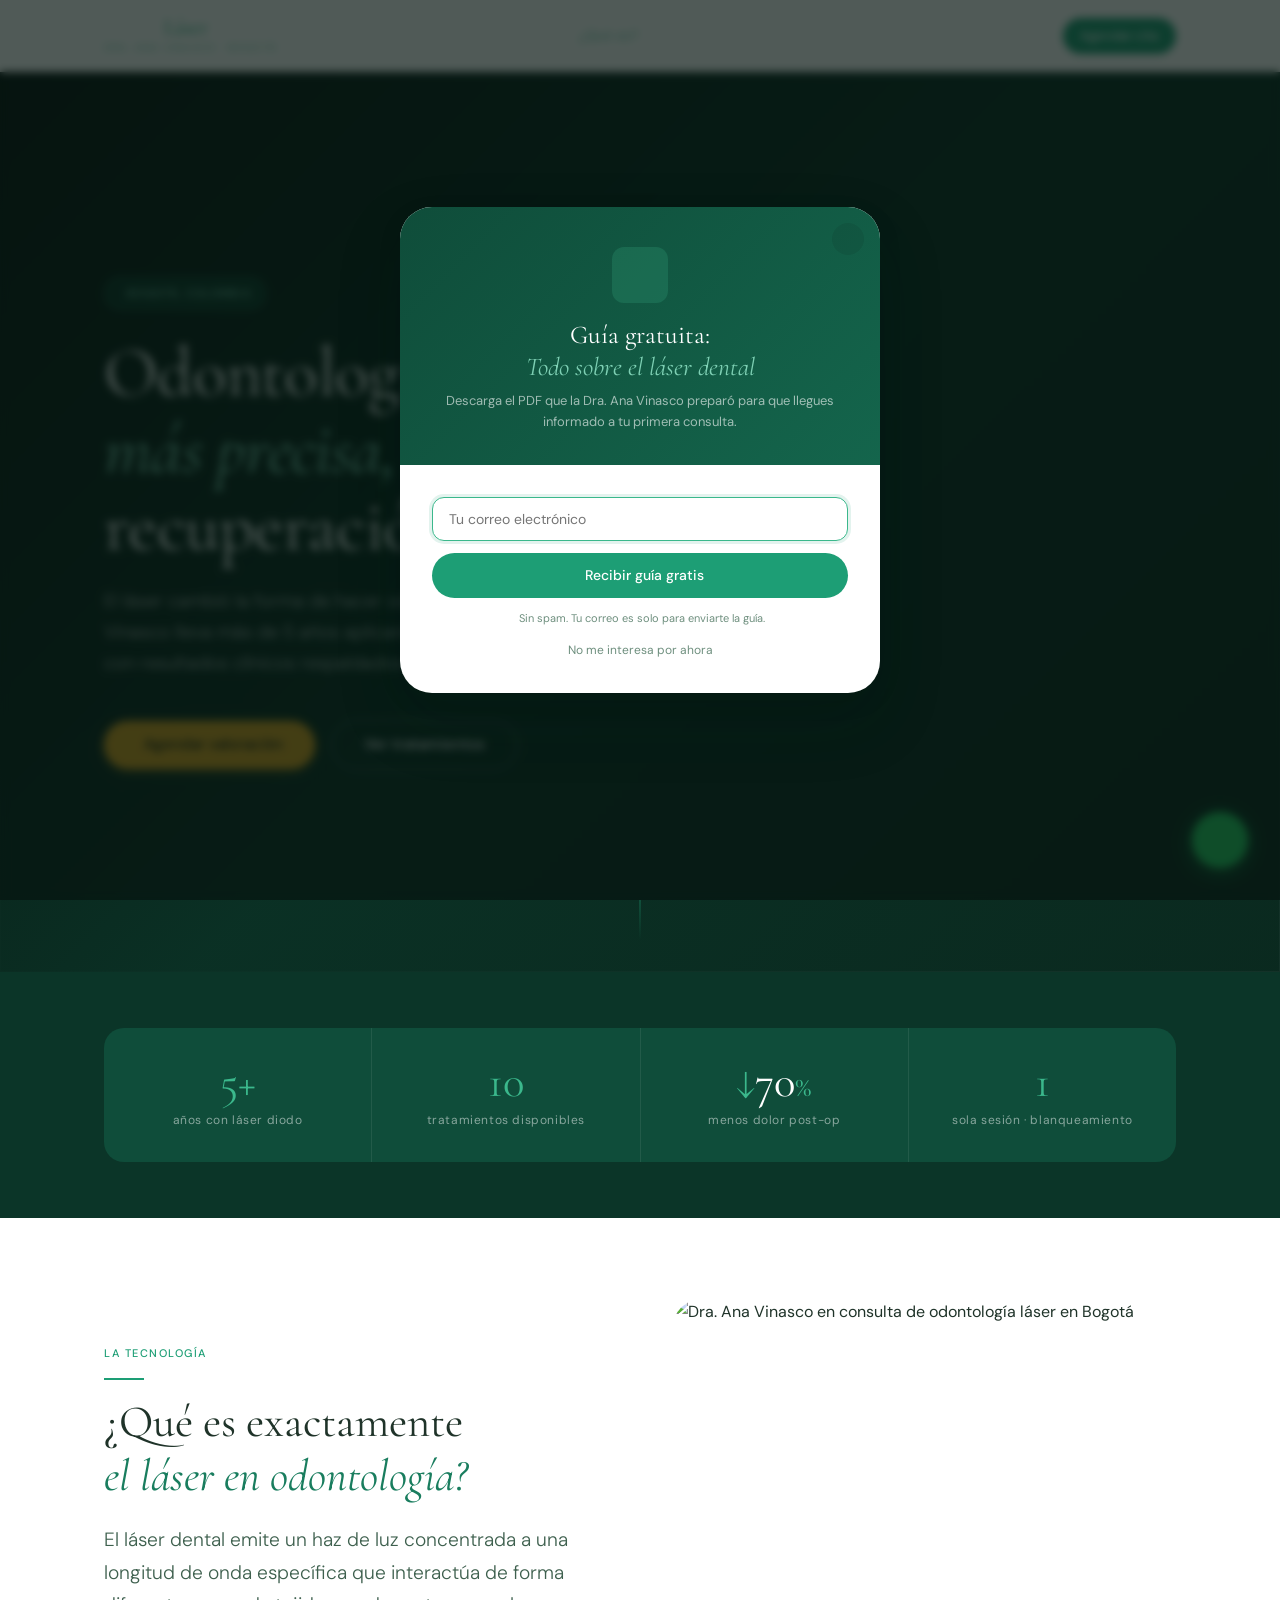
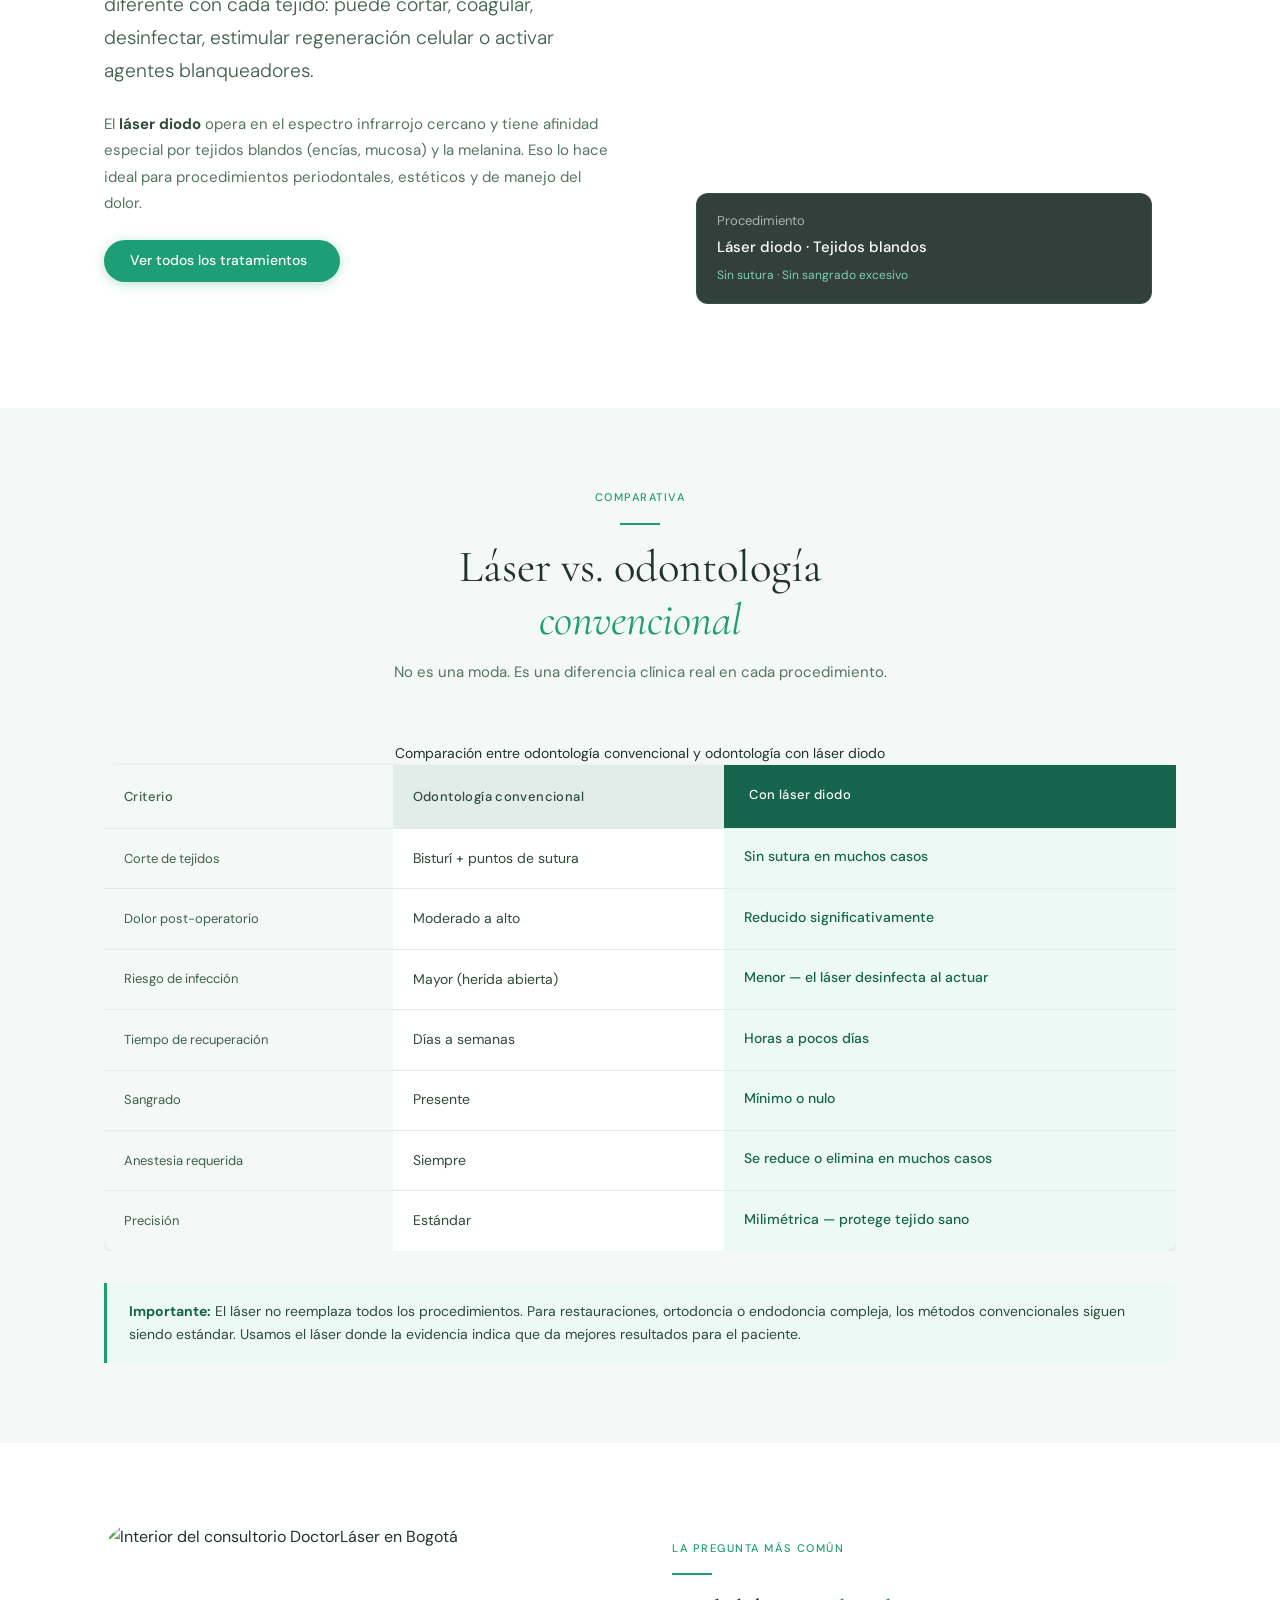
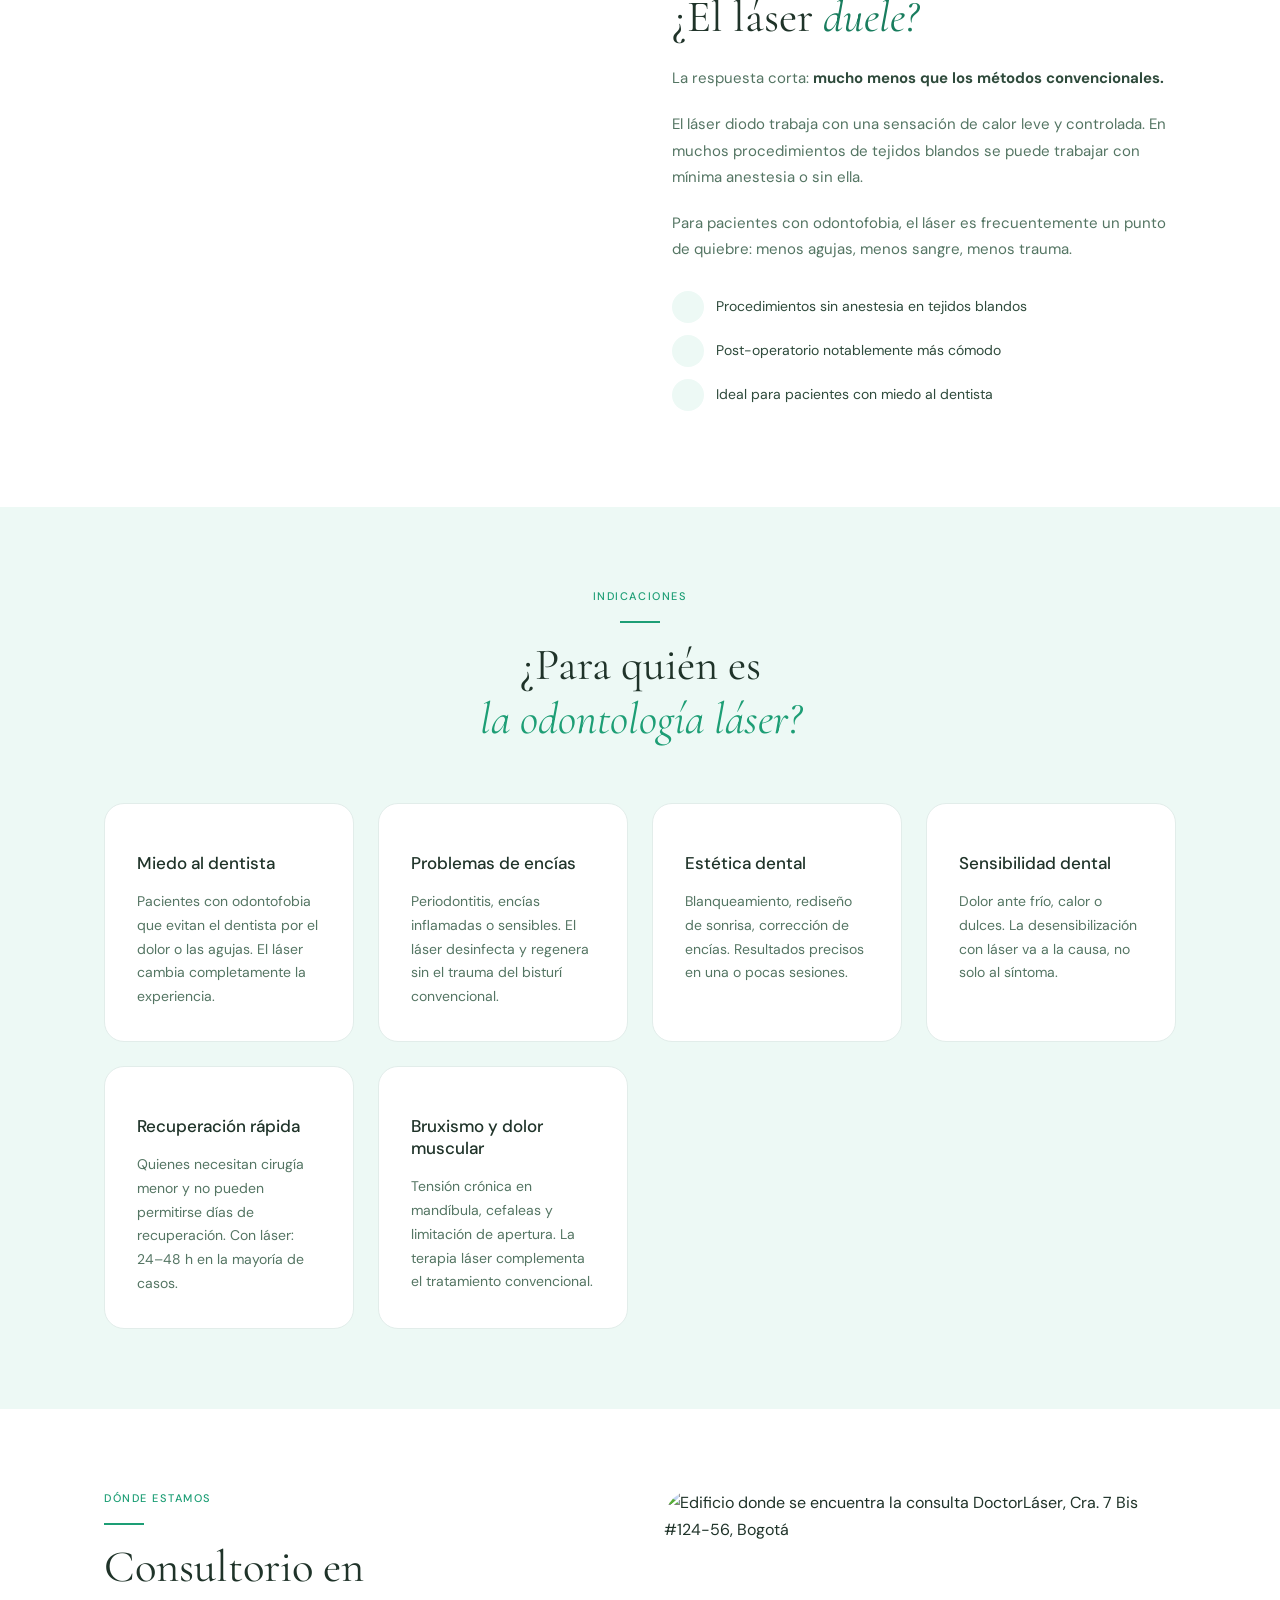
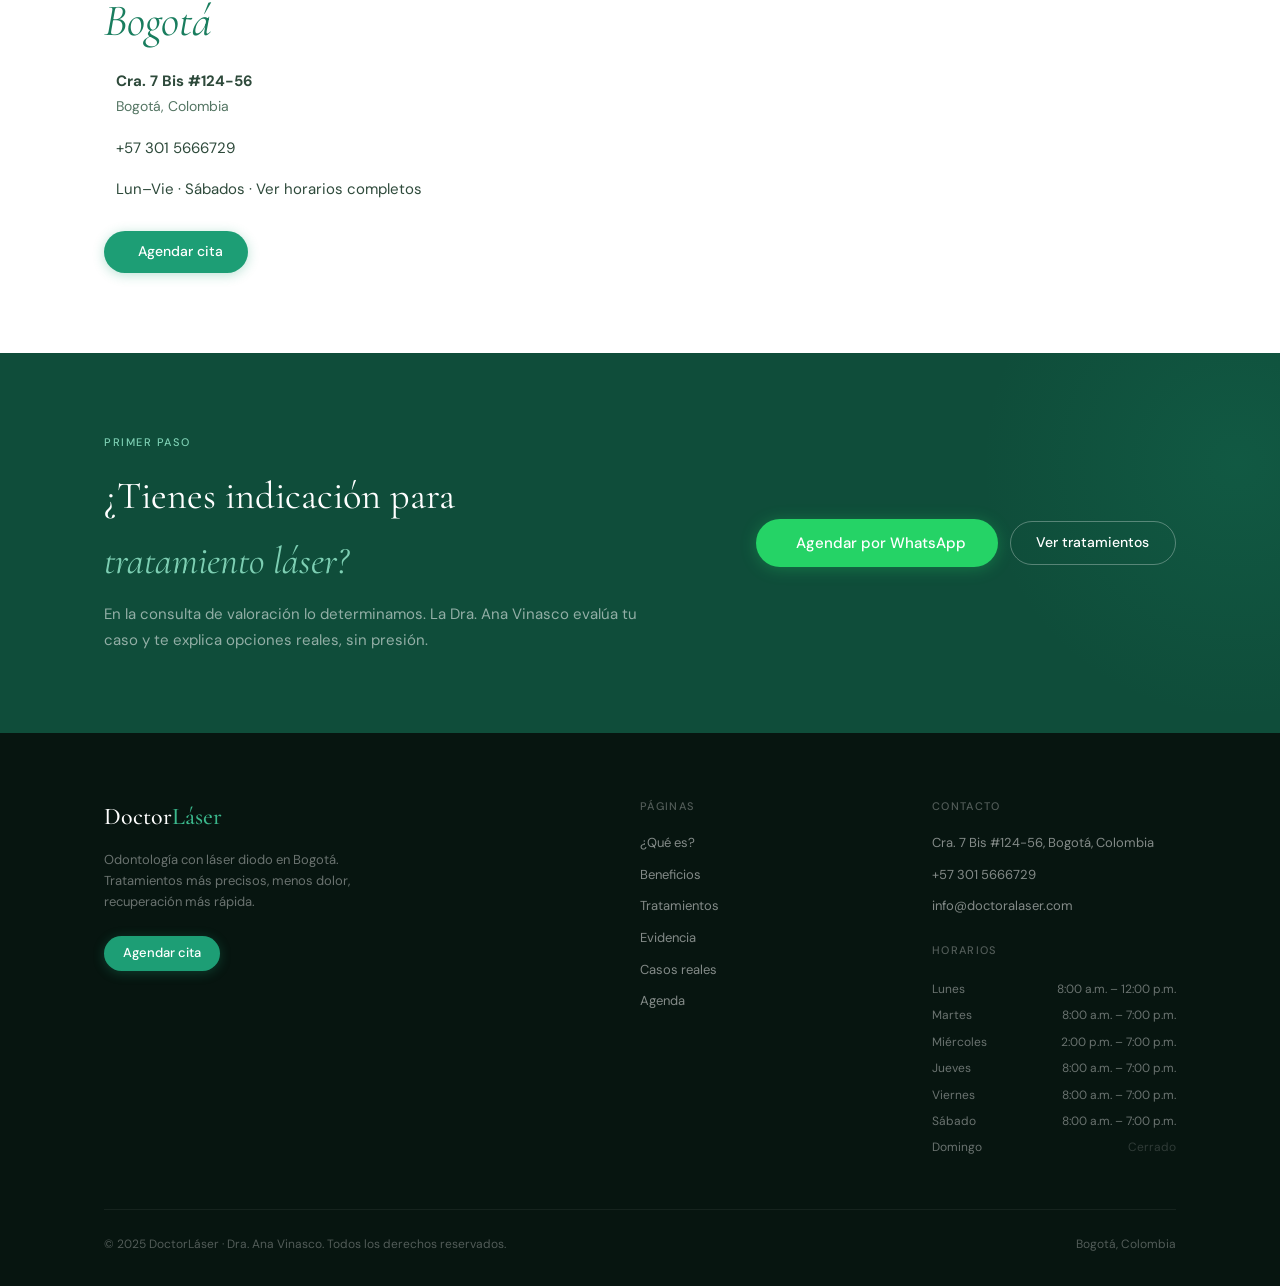
==== commit aa1866ac: "Update index.html" ====
--- a/doctoralaser_v1/index.html
+++ b/doctoralaser_v1/index.html
@@ -4,41 +4,119 @@
   <meta charset="UTF-8">
   <meta name="viewport" content="width=device-width, initial-scale=1.0">
   <title>Odontología Láser en Bogotá | DoctorLáser — Dra. Ana Vinasco</title>
-  <meta name="description" content="Odontología con láser diodo en Bogotá. Tratamientos más precisos, menos dolor y recuperación más rápida. Dra. Ana Vinasco, 5 años de experiencia.">
-  <meta property="og:title" content="Odontología Láser en Bogotá | DoctorLáser">
-  <meta property="og:description" content="Tratamientos dentales con láser diodo: blanqueamiento, gingivoplastia, fotobiomodulación y más.">
+  <meta name="description" content="Odontología con láser diodo en Bogotá. Tratamientos más precisos, menos dolor y recuperación más rápida. Dra. Ana Vinasco, más de 5 años de experiencia. Cra. 7 Bis #124-56.">
+  <meta name="robots" content="index, follow">
+  <meta name="theme-color" content="#0B3528">
+  <link rel="canonical" href="https://doctoralaser.com/">
+
+  <!-- Open Graph -->
   <meta property="og:type" content="website">
+  <meta property="og:url" content="https://doctoralaser.com/">
+  <meta property="og:title" content="Odontología Láser en Bogotá | DoctorLáser — Dra. Ana Vinasco">
+  <meta property="og:description" content="Tratamientos dentales con láser diodo: blanqueamiento, gingivoplastia, fotobiomodulación y más. Menos dolor, recuperación rápida.">
+  <meta property="og:image" content="https://doctoralaser.com/images/Consultorio.webp">
+  <meta property="og:locale" content="es_CO">
+  <meta property="og:site_name" content="DoctorLáser">
+
+  <!-- Twitter Cards -->
+  <meta name="twitter:card" content="summary_large_image">
+  <meta name="twitter:title" content="Odontología Láser en Bogotá | DoctorLáser">
+  <meta name="twitter:description" content="Blanqueamiento, gingivoplastia, fotobiomodulación y más con láser diodo en Bogotá.">
+  <meta name="twitter:image" content="https://doctoralaser.com/images/Consultorio.webp">
+
+  <!-- Fonts -->
   <link rel="preconnect" href="https://fonts.googleapis.com">
   <link rel="preconnect" href="https://fonts.gstatic.com" crossorigin>
   <link href="https://fonts.googleapis.com/css2?family=Cormorant+Garamond:ital,wght@0,300;0,400;0,500;0,600;1,300;1,400;1,500&family=DM+Sans:opsz,wght@9..40,300;9..40,400;9..40,500&display=swap" rel="stylesheet">
   <link rel="stylesheet" href="https://cdn.jsdelivr.net/npm/@tabler/icons-webfont@2.44.0/tabler-icons.min.css">
   <link rel="stylesheet" href="css/styles.css">
+  <link rel="manifest" href="manifest.json">
+
+  <!-- Schema.org LocalBusiness / Dentist -->
+  <script type="application/ld+json">
+  {
+    "@context": "https://schema.org",
+    "@type": "Dentist",
+    "name": "DoctorLáser — Dra. Ana Vinasco",
+    "description": "Consulta de odontología con láser diodo en Bogotá. Blanqueamiento, gingivoplastia, fotobiomodulación, desensibilización y más.",
+    "url": "https://doctoralaser.com",
+    "telephone": "+573015666729",
+    "email": "info@doctoralaser.com",
+    "image": [
+      "https://doctoralaser.com/images/Consultorio.webp",
+      "https://doctoralaser.com/images/doctora.webp",
+      "https://doctoralaser.com/images/edificio.webp"
+    ],
+    "address": {
+      "@type": "PostalAddress",
+      "streetAddress": "Cra. 7 Bis #124-56",
+      "addressLocality": "Bogotá",
+      "addressRegion": "Cundinamarca",
+      "postalCode": "110221",
+      "addressCountry": "CO"
+    },
+    "geo": {
+      "@type": "GeoCoordinates",
+      "latitude": 4.7110,
+      "longitude": -74.0721
+    },
+    "openingHoursSpecification": [
+      { "@type": "OpeningHoursSpecification", "dayOfWeek": "Monday",    "opens": "08:00", "closes": "12:00" },
+      { "@type": "OpeningHoursSpecification", "dayOfWeek": "Tuesday",   "opens": "08:00", "closes": "19:00" },
+      { "@type": "OpeningHoursSpecification", "dayOfWeek": "Wednesday", "opens": "14:00", "closes": "19:00" },
+      { "@type": "OpeningHoursSpecification", "dayOfWeek": "Thursday",  "opens": "08:00", "closes": "19:00" },
+      { "@type": "OpeningHoursSpecification", "dayOfWeek": "Friday",    "opens": "08:00", "closes": "19:00" },
+      { "@type": "OpeningHoursSpecification", "dayOfWeek": "Saturday",  "opens": "08:00", "closes": "19:00" }
+    ],
+    "priceRange": "$$",
+    "currenciesAccepted": "COP",
+    "paymentAccepted": "Cash, Credit Card",
+    "areaServed": {
+      "@type": "City",
+      "name": "Bogotá"
+    },
+    "hasMap": "https://maps.google.com/?q=Cra.+7+Bis+%23124-56,+Bogot%C3%A1,+Colombia",
+    "sameAs": [
+      "https://luminadent.co",
+      "https://draanavinasco.com"
+    ],
+    "medicalSpecialty": "Dentist"
+  }
+  </script>
 </head>
 <body>
 
   <nav class="nav" id="main-nav" aria-label="Navegación principal"></nav>
   <div id="wa-float" class="wa-float" role="complementary" aria-label="Contacto WhatsApp"></div>
 
-  <main>
+  <main id="main-content">
 
     <!-- HERO -->
-    <section class="hero hero--full">
-      <div class="hero__bg" style="background-image:url('https://images.unsplash.com/photo-1629909613654-28e377c37b09?w=1400&q=80')"></div>
-      <div class="hero__overlay"></div>
+    <section class="hero hero--full" aria-labelledby="hero-title">
+      <div class="hero__bg" aria-hidden="true">
+        <img src="images/Consultorio.webp"
+             alt=""
+             width="1400" height="900"
+             loading="eager"
+             decoding="async"
+             fetchpriority="high"
+             style="width:100%;height:100%;object-fit:cover;opacity:.25;filter:saturate(.3)">
+      </div>
+      <div class="hero__overlay" aria-hidden="true"></div>
       <div class="hero__content">
         <div class="hero__tag fade-up">
-          <i class="ti ti-sparkles"></i>
+          <i class="ti ti-sparkles" aria-hidden="true"></i>
           Bogotá, Colombia
         </div>
-        <h1 class="hero__title fade-up delay-1">
+        <h1 class="hero__title fade-up delay-1" id="hero-title">
           Odontología láser:<br><em>más precisa, menos dolor,</em><br>recuperación más rápida
         </h1>
         <p class="hero__sub fade-up delay-2">
-          El láser cambió la forma de hacer odontología. Dra. Ana Vinasco lleva más de 5 años aplicando láser diodo en Bogotá con resultados clínicos respaldados por evidencia.
+          El láser cambió la forma de hacer odontología. La Dra. Ana Vinasco lleva más de 5 años aplicando láser diodo en Bogotá con resultados clínicos respaldados por evidencia.
         </p>
         <div class="hero__actions fade-up delay-3">
           <a href="agenda.html" class="btn btn--primary btn--lg">
-            <i class="ti ti-calendar-plus"></i>
+            <i class="ti ti-calendar-plus" aria-hidden="true"></i>
             Agendar valoración
           </a>
           <a href="tratamientos.html" class="btn btn--outline btn--lg">
@@ -46,17 +124,17 @@
           </a>
         </div>
       </div>
-      <div class="hero__scroll">
+      <div class="hero__scroll" aria-hidden="true">
         <div class="hero__scroll-line"></div>
       </div>
     </section>
 
     <!-- STATS STRIP -->
-    <section class="section--sm" style="background:var(--c-p900)">
+    <section class="section--sm" style="background:var(--c-p900)" aria-label="Estadísticas">
       <div class="container">
         <div class="stats-strip fade-up">
           <div class="stat-item">
-            <div class="stat-num"><span data-count="5">0</span><span style="color:var(--c-p400)">+</span></div>
+            <div class="stat-num"><span data-count="5">0</span><span style="color:var(--c-p400)" aria-hidden="true">+</span></div>
             <div class="stat-label">años con láser diodo</div>
           </div>
           <div class="stat-item">
@@ -64,7 +142,7 @@
             <div class="stat-label">tratamientos disponibles</div>
           </div>
           <div class="stat-item">
-            <div class="stat-num"><span style="color:var(--c-p400)">↓</span>70<span style="color:var(--c-p400);font-size:1.8rem">%</span></div>
+            <div class="stat-num"><span style="color:var(--c-p400)" aria-hidden="true">↓</span>70<span style="color:var(--c-p400);font-size:1.8rem" aria-hidden="true">%</span></div>
             <div class="stat-label">menos dolor post-op</div>
           </div>
           <div class="stat-item">
@@ -76,13 +154,13 @@
     </section>
 
     <!-- QUÉ ES -->
-    <section>
+    <section aria-labelledby="que-es-title">
       <div class="container">
         <div style="display:grid;grid-template-columns:1fr 1fr;gap:4rem;align-items:center">
           <div class="fade-up">
             <div class="eyebrow section-header__eyebrow">La tecnología</div>
             <div class="section-divider"></div>
-            <h2 class="display-md" style="color:var(--c-n800);margin-bottom:1.25rem">
+            <h2 class="display-md" style="color:var(--c-n800);margin-bottom:1.25rem" id="que-es-title">
               ¿Qué es exactamente<br><em style="font-style:italic;color:var(--c-p600)">el láser en odontología?</em>
             </h2>
             <p class="lead mb-3">
@@ -92,20 +170,22 @@
               El <strong style="color:var(--c-n700)">láser diodo</strong> opera en el espectro infrarrojo cercano y tiene afinidad especial por tejidos blandos (encías, mucosa) y la melanina. Eso lo hace ideal para procedimientos periodontales, estéticos y de manejo del dolor.
             </p>
             <a href="tratamientos.html" class="btn btn--teal">
-              Ver todos los tratamientos <i class="ti ti-arrow-right"></i>
+              Ver todos los tratamientos <i class="ti ti-arrow-right" aria-hidden="true"></i>
             </a>
           </div>
           <div class="fade-up delay-2">
             <div style="position:relative;border-radius:var(--radius-xl);overflow:hidden;aspect-ratio:4/5">
-              <img src="https://images.unsplash.com/photo-1607613009820-a29f7bb81c04?w=700&q=80"
-                   alt="Paciente en consulta de odontología láser"
-                   style="width:100%;height:100%;object-fit:cover"
-                   loading="lazy">
+              <img src="images/doctora.webp"
+                   alt="Dra. Ana Vinasco en consulta de odontología láser en Bogotá"
+                   width="600" height="750"
+                   loading="lazy"
+                   decoding="async"
+                   style="width:100%;height:100%;object-fit:cover">
               <div style="position:absolute;bottom:1.5rem;left:1.5rem;right:1.5rem;background:rgba(7,21,16,.82);backdrop-filter:blur(8px);border-radius:var(--radius-md);padding:1rem 1.25rem;border:1px solid rgba(29,158,117,.2)">
                 <p style="font-size:13px;color:rgba(255,255,255,.6);margin-bottom:3px">Procedimiento</p>
                 <p style="font-size:15px;font-weight:500;color:var(--c-white)">Láser diodo · Tejidos blandos</p>
                 <p style="font-size:12px;color:var(--c-p300);margin-top:4px">
-                  <i class="ti ti-check" style="vertical-align:-2px"></i> Sin sutura · Sin sangrado excesivo
+                  <i class="ti ti-check" style="vertical-align:-2px" aria-hidden="true"></i> Sin sutura · Sin sangrado excesivo
                 </p>
               </div>
             </div>
@@ -115,58 +195,59 @@
     </section>
 
     <!-- COMPARACIÓN -->
-    <section class="bg-light">
+    <section class="bg-light" aria-labelledby="comparacion-title">
       <div class="container">
         <div class="section-header section-header--center fade-up">
           <div class="eyebrow section-header__eyebrow">Comparativa</div>
           <div class="section-divider section-divider--center"></div>
-          <h2 class="section-header__title">Láser vs. odontología<br><em>convencional</em></h2>
+          <h2 class="section-header__title" id="comparacion-title">Láser vs. odontología<br><em>convencional</em></h2>
           <p class="section-header__text">No es una moda. Es una diferencia clínica real en cada procedimiento.</p>
         </div>
         <div class="fade-up" style="overflow-x:auto">
           <table class="comparison-table">
+            <caption class="sr-only">Comparación entre odontología convencional y odontología con láser diodo</caption>
             <thead>
               <tr>
-                <th>Criterio</th>
-                <th>Odontología convencional</th>
-                <th><i class="ti ti-bolt" style="vertical-align:-3px;margin-right:5px"></i>Con láser diodo</th>
+                <th scope="col">Criterio</th>
+                <th scope="col">Odontología convencional</th>
+                <th scope="col"><i class="ti ti-bolt" style="vertical-align:-3px;margin-right:5px" aria-hidden="true"></i>Con láser diodo</th>
               </tr>
             </thead>
             <tbody>
               <tr>
                 <td>Corte de tejidos</td>
                 <td>Bisturí + puntos de sutura</td>
-                <td><i class="ti ti-check icon-check"></i> Sin sutura en muchos casos</td>
+                <td><i class="ti ti-check icon-check" aria-hidden="true"></i> Sin sutura en muchos casos</td>
               </tr>
               <tr>
                 <td>Dolor post-operatorio</td>
                 <td>Moderado a alto</td>
-                <td><i class="ti ti-check icon-check"></i> Reducido significativamente</td>
+                <td><i class="ti ti-check icon-check" aria-hidden="true"></i> Reducido significativamente</td>
               </tr>
               <tr>
                 <td>Riesgo de infección</td>
                 <td>Mayor (herida abierta)</td>
-                <td><i class="ti ti-check icon-check"></i> Menor — el láser desinfecta al actuar</td>
+                <td><i class="ti ti-check icon-check" aria-hidden="true"></i> Menor — el láser desinfecta al actuar</td>
               </tr>
               <tr>
                 <td>Tiempo de recuperación</td>
                 <td>Días a semanas</td>
-                <td><i class="ti ti-check icon-check"></i> Horas a pocos días</td>
+                <td><i class="ti ti-check icon-check" aria-hidden="true"></i> Horas a pocos días</td>
               </tr>
               <tr>
                 <td>Sangrado</td>
                 <td>Presente</td>
-                <td><i class="ti ti-check icon-check"></i> Mínimo o nulo</td>
+                <td><i class="ti ti-check icon-check" aria-hidden="true"></i> Mínimo o nulo</td>
               </tr>
               <tr>
                 <td>Anestesia requerida</td>
                 <td>Siempre</td>
-                <td><i class="ti ti-check icon-check"></i> Se reduce o elimina en muchos casos</td>
+                <td><i class="ti ti-check icon-check" aria-hidden="true"></i> Se reduce o elimina en muchos casos</td>
               </tr>
               <tr>
                 <td>Precisión</td>
                 <td>Estándar</td>
-                <td><i class="ti ti-check icon-check"></i> Milimétrica — protege tejido sano</td>
+                <td><i class="ti ti-check icon-check" aria-hidden="true"></i> Milimétrica — protege tejido sano</td>
               </tr>
             </tbody>
           </table>
@@ -178,21 +259,23 @@
     </section>
 
     <!-- DOES IT HURT -->
-    <section>
+    <section aria-labelledby="dolor-title">
       <div class="container">
         <div style="display:grid;grid-template-columns:1fr 1fr;gap:4rem;align-items:center">
           <div class="fade-up delay-1">
             <div style="position:relative;border-radius:var(--radius-xl);overflow:hidden;aspect-ratio:1/1">
-              <img src="https://images.unsplash.com/photo-1588776814546-1ffbb172d4d6?w=700&q=80"
-                   alt="Sonrisa natural resultado tratamiento láser"
-                   style="width:100%;height:100%;object-fit:cover"
-                   loading="lazy">
+              <img src="images/Consultorio.webp"
+                   alt="Interior del consultorio DoctorLáser en Bogotá"
+                   width="600" height="600"
+                   loading="lazy"
+                   decoding="async"
+                   style="width:100%;height:100%;object-fit:cover">
             </div>
           </div>
           <div class="fade-up">
             <div class="eyebrow section-header__eyebrow">La pregunta más común</div>
             <div class="section-divider"></div>
-            <h2 class="display-md" style="color:var(--c-n800);margin-bottom:1.25rem">
+            <h2 class="display-md" style="color:var(--c-n800);margin-bottom:1.25rem" id="dolor-title">
               ¿El láser <em style="font-style:italic;color:var(--c-p600)">duele?</em>
             </h2>
             <p style="font-size:15px;color:var(--c-n500);line-height:1.75;margin-bottom:1.25rem">
@@ -206,19 +289,19 @@
             </p>
             <div style="display:flex;flex-direction:column;gap:.75rem">
               <div style="display:flex;align-items:center;gap:.75rem;font-size:14px;color:var(--c-n700)">
-                <div style="width:32px;height:32px;background:var(--c-p50);border-radius:50%;display:flex;align-items:center;justify-content:center;flex-shrink:0">
+                <div style="width:32px;height:32px;background:var(--c-p50);border-radius:50%;display:flex;align-items:center;justify-content:center;flex-shrink:0" aria-hidden="true">
                   <i class="ti ti-check" style="color:var(--c-p500)"></i>
                 </div>
                 Procedimientos sin anestesia en tejidos blandos
               </div>
               <div style="display:flex;align-items:center;gap:.75rem;font-size:14px;color:var(--c-n700)">
-                <div style="width:32px;height:32px;background:var(--c-p50);border-radius:50%;display:flex;align-items:center;justify-content:center;flex-shrink:0">
+                <div style="width:32px;height:32px;background:var(--c-p50);border-radius:50%;display:flex;align-items:center;justify-content:center;flex-shrink:0" aria-hidden="true">
                   <i class="ti ti-check" style="color:var(--c-p500)"></i>
                 </div>
                 Post-operatorio notablemente más cómodo
               </div>
               <div style="display:flex;align-items:center;gap:.75rem;font-size:14px;color:var(--c-n700)">
-                <div style="width:32px;height:32px;background:var(--c-p50);border-radius:50%;display:flex;align-items:center;justify-content:center;flex-shrink:0">
+                <div style="width:32px;height:32px;background:var(--c-p50);border-radius:50%;display:flex;align-items:center;justify-content:center;flex-shrink:0" aria-hidden="true">
                   <i class="ti ti-check" style="color:var(--c-p500)"></i>
                 </div>
                 Ideal para pacientes con miedo al dentista
@@ -230,43 +313,89 @@
     </section>
 
     <!-- PARA QUIÉN -->
-    <section class="bg-teal-light">
+    <section class="bg-teal-light" aria-labelledby="para-quien-title">
       <div class="container">
         <div class="section-header section-header--center fade-up">
           <div class="eyebrow section-header__eyebrow">Indicaciones</div>
           <div class="section-divider section-divider--center"></div>
-          <h2 class="section-header__title">¿Para quién es<br><em>la odontología láser?</em></h2>
+          <h2 class="section-header__title" id="para-quien-title">¿Para quién es<br><em>la odontología láser?</em></h2>
         </div>
         <div class="grid-3 fade-up" style="grid-template-columns:repeat(auto-fit,minmax(220px,1fr))">
           <div class="benefit-card">
-            <i class="ti ti-heart" style="font-size:28px;color:var(--c-p500)"></i>
+            <i class="ti ti-heart" style="font-size:28px;color:var(--c-p500)" aria-hidden="true"></i>
             <div class="benefit-card__title">Miedo al dentista</div>
             <div class="benefit-card__text">Pacientes con odontofobia que evitan el dentista por el dolor o las agujas. El láser cambia completamente la experiencia.</div>
           </div>
           <div class="benefit-card">
-            <i class="ti ti-tooth" style="font-size:28px;color:var(--c-p500)"></i>
+            <i class="ti ti-tooth" style="font-size:28px;color:var(--c-p500)" aria-hidden="true"></i>
             <div class="benefit-card__title">Problemas de encías</div>
             <div class="benefit-card__text">Periodontitis, encías inflamadas o sensibles. El láser desinfecta y regenera sin el trauma del bisturí convencional.</div>
           </div>
           <div class="benefit-card">
-            <i class="ti ti-mood-smile" style="font-size:28px;color:var(--c-p500)"></i>
+            <i class="ti ti-mood-smile" style="font-size:28px;color:var(--c-p500)" aria-hidden="true"></i>
             <div class="benefit-card__title">Estética dental</div>
             <div class="benefit-card__text">Blanqueamiento, rediseño de sonrisa, corrección de encías. Resultados precisos en una o pocas sesiones.</div>
           </div>
           <div class="benefit-card">
-            <i class="ti ti-activity" style="font-size:28px;color:var(--c-p500)"></i>
+            <i class="ti ti-activity" style="font-size:28px;color:var(--c-p500)" aria-hidden="true"></i>
             <div class="benefit-card__title">Sensibilidad dental</div>
             <div class="benefit-card__text">Dolor ante frío, calor o dulces. La desensibilización con láser va a la causa, no solo al síntoma.</div>
           </div>
           <div class="benefit-card">
-            <i class="ti ti-clock" style="font-size:28px;color:var(--c-p500)"></i>
+            <i class="ti ti-clock" style="font-size:28px;color:var(--c-p500)" aria-hidden="true"></i>
             <div class="benefit-card__title">Recuperación rápida</div>
-            <div class="benefit-card__text">Quienes necesitan cirugía menor y no pueden permitirse días de recuperación. Con láser: 24–48h en la mayoría de casos.</div>
-          </div>
-          <div class="benefit-card">
-            <i class="ti ti-brain" style="font-size:28px;color:var(--c-p500)"></i>
+            <div class="benefit-card__text">Quienes necesitan cirugía menor y no pueden permitirse días de recuperación. Con láser: 24–48 h en la mayoría de casos.</div>
+          </div>
+          <div class="benefit-card">
+            <i class="ti ti-brain" style="font-size:28px;color:var(--c-p500)" aria-hidden="true"></i>
             <div class="benefit-card__title">Bruxismo y dolor muscular</div>
             <div class="benefit-card__text">Tensión crónica en mandíbula, cefaleas y limitación de apertura. La terapia láser complementa el tratamiento convencional.</div>
+          </div>
+        </div>
+      </div>
+    </section>
+
+    <!-- CONSULTORIO -->
+    <section aria-labelledby="consultorio-title">
+      <div class="container">
+        <div style="display:grid;grid-template-columns:1fr 1fr;gap:3rem;align-items:center">
+          <div class="fade-up">
+            <div class="eyebrow section-header__eyebrow">Dónde estamos</div>
+            <div class="section-divider"></div>
+            <h2 class="display-md" style="color:var(--c-n800);margin-bottom:1.25rem" id="consultorio-title">
+              Consultorio en<br><em style="color:var(--c-p600)">Bogotá</em>
+            </h2>
+            <div style="display:flex;flex-direction:column;gap:1rem;margin-bottom:1.75rem">
+              <div style="display:flex;align-items:flex-start;gap:.75rem;font-size:15px;color:var(--c-n700)">
+                <i class="ti ti-map-pin" style="color:var(--c-p500);font-size:20px;flex-shrink:0;margin-top:2px" aria-hidden="true"></i>
+                <div>
+                  <strong>Cra. 7 Bis #124-56</strong><br>
+                  <span style="color:var(--c-n500);font-size:14px">Bogotá, Colombia</span>
+                </div>
+              </div>
+              <div style="display:flex;align-items:center;gap:.75rem;font-size:15px;color:var(--c-n700)">
+                <i class="ti ti-phone" style="color:var(--c-p500);font-size:20px;flex-shrink:0" aria-hidden="true"></i>
+                <a href="tel:+573015666729" style="color:var(--c-n700)">+57 301 5666729</a>
+              </div>
+              <div style="display:flex;align-items:center;gap:.75rem;font-size:15px;color:var(--c-n700)">
+                <i class="ti ti-clock" style="color:var(--c-p500);font-size:20px;flex-shrink:0" aria-hidden="true"></i>
+                <span>Lun–Vie · Sábados · Ver horarios completos</span>
+              </div>
+            </div>
+            <a href="agenda.html" class="btn btn--teal">
+              <i class="ti ti-brand-whatsapp" aria-hidden="true"></i>
+              Agendar cita
+            </a>
+          </div>
+          <div class="fade-up delay-2">
+            <div style="border-radius:var(--radius-xl);overflow:hidden;aspect-ratio:4/3">
+              <img src="images/edificio.webp"
+                   alt="Edificio donde se encuentra la consulta DoctorLáser, Cra. 7 Bis #124-56, Bogotá"
+                   width="600" height="450"
+                   loading="lazy"
+                   decoding="async"
+                   style="width:100%;height:100%;object-fit:cover">
+            </div>
           </div>
         </div>
       </div>
@@ -282,8 +411,8 @@
             <p class="cta-section__sub">En la consulta de valoración lo determinamos. La Dra. Ana Vinasco evalúa tu caso y te explica opciones reales, sin presión.</p>
           </div>
           <div class="cta-section__actions">
-            <a href="agenda.html" class="btn btn--wa btn--lg">
-              <i class="ti ti-brand-whatsapp"></i>
+            <a href="https://wa.me/573015666729?text=Hola%2C%20quiero%20agendar%20una%20consulta%20de%20valoraci%C3%B3n%20en%20DoctorL%C3%A1ser%20%F0%9F%98%8A" target="_blank" rel="noopener noreferrer" class="btn btn--wa btn--lg">
+              <i class="ti ti-brand-whatsapp" aria-hidden="true"></i>
               Agendar por WhatsApp
             </a>
             <a href="tratamientos.html" class="btn btn--outline">
--- a/doctoralaser_v1/css/styles.css
+++ b/doctoralaser_v1/css/styles.css
@@ -2,9 +2,6 @@
    DOCTORALASER.COM — Design System
    Premium Medical + Editorial Aesthetic
    ============================================================ */
-
-/* --- Google Fonts --- */
-@import url('https://fonts.googleapis.com/css2?family=Cormorant+Garamond:ital,wght@0,300;0,400;0,500;0,600;1,300;1,400;1,500&family=DM+Sans:opsz,wght@9..40,300;9..40,400;9..40,500&display=swap');
 
 /* --- Design Tokens --- */
 :root {
@@ -80,6 +77,14 @@
 button { cursor: pointer; border: none; background: none; font-family: inherit; }
 input, textarea, select { font-family: inherit; }
 
+/* --- Focus visible for accessibility --- */
+:focus-visible {
+  outline: 2px solid var(--c-p400);
+  outline-offset: 3px;
+  border-radius: var(--radius-xs);
+}
+a:focus-visible, button:focus-visible { border-radius: var(--radius-sm); }
+
 /* --- Typography Scale --- */
 .display-xl {
   font-family: var(--font-display);
@@ -293,7 +298,6 @@
   background-position: center;
   opacity: 0.25;
   filter: saturate(0.3);
-  transition: opacity 1.2s var(--ease-out);
 }
 .hero__overlay {
   position: absolute;
@@ -304,6 +308,12 @@
     rgba(11,53,40,.85) 50%,
     rgba(29,158,117,.15) 100%
   );
+}
+.hero__bg img {
+  width: 100%;
+  height: 100%;
+  object-fit: cover;
+  display: block;
 }
 .hero__content {
   position: relative;
@@ -913,23 +923,6 @@
 .location-card__value { font-size: 16px; font-weight: 400; color: var(--c-n800); line-height: 1.5; }
 .location-card__icon { font-size: 24px; color: var(--c-p500); margin-bottom: 0.75rem; }
 
-.map-placeholder {
-  background: var(--c-n100);
-  border-radius: var(--radius-lg);
-  height: 280px;
-  display: flex;
-  flex-direction: column;
-  align-items: center;
-  justify-content: center;
-  gap: 0.75rem;
-  color: var(--c-n400);
-  border: 2px dashed var(--c-n200);
-  overflow: hidden;
-  position: relative;
-}
-.map-placeholder i { font-size: 40px; color: var(--c-n300); }
-.map-placeholder__text { font-size: 14px; color: var(--c-n500); }
-
 /* --- WhatsApp Float --- */
 .wa-float {
   position: fixed;
@@ -949,7 +942,6 @@
   border-radius: var(--radius-pill) var(--radius-pill) 0 var(--radius-pill);
   box-shadow: var(--shadow-md);
   white-space: nowrap;
-  animation: bubbleFade 0.4s var(--ease-out);
   opacity: 0;
   pointer-events: none;
   transition: opacity var(--dur-mid);
@@ -1040,6 +1032,143 @@
 .gap-3  { gap: 1.5rem; }
 .gap-4  { gap: 2rem; }
 
+/* --- Popup / Lead Magnet --- */
+.popup-overlay {
+  position: fixed;
+  inset: 0;
+  background: rgba(7,21,16,.7);
+  backdrop-filter: blur(4px);
+  z-index: 2000;
+  display: flex;
+  align-items: center;
+  justify-content: center;
+  padding: 1.5rem;
+  opacity: 0;
+  visibility: hidden;
+  transition: opacity var(--dur-mid) var(--ease-out), visibility var(--dur-mid);
+}
+.popup-overlay.visible {
+  opacity: 1;
+  visibility: visible;
+}
+.popup-card {
+  background: var(--c-white);
+  border-radius: var(--radius-xl);
+  max-width: 480px;
+  width: 100%;
+  overflow: hidden;
+  box-shadow: var(--shadow-xl);
+  transform: translateY(20px) scale(0.97);
+  transition: transform var(--dur-mid) var(--ease-out);
+  position: relative;
+}
+.popup-overlay.visible .popup-card {
+  transform: translateY(0) scale(1);
+}
+.popup-close {
+  position: absolute;
+  top: 1rem;
+  right: 1rem;
+  width: 32px;
+  height: 32px;
+  background: rgba(0,0,0,.08);
+  border-radius: 50%;
+  display: flex;
+  align-items: center;
+  justify-content: center;
+  font-size: 18px;
+  color: var(--c-n500);
+  cursor: pointer;
+  transition: background var(--dur-fast), color var(--dur-fast);
+  z-index: 1;
+}
+.popup-close:hover { background: rgba(0,0,0,.14); color: var(--c-n800); }
+.popup-header {
+  background: linear-gradient(135deg, var(--c-p800), var(--c-p700));
+  padding: 2.5rem 2rem 2rem;
+  text-align: center;
+}
+.popup-icon {
+  width: 56px;
+  height: 56px;
+  background: rgba(61,184,140,.2);
+  border-radius: var(--radius-md);
+  display: flex;
+  align-items: center;
+  justify-content: center;
+  font-size: 26px;
+  color: var(--c-p300);
+  margin: 0 auto 1rem;
+}
+.popup-title {
+  font-family: var(--font-display);
+  font-size: 1.6rem;
+  font-weight: 400;
+  color: var(--c-white);
+  line-height: 1.25;
+  margin-bottom: 0.5rem;
+}
+.popup-title em { font-style: italic; color: var(--c-p300); }
+.popup-sub {
+  font-size: 13px;
+  color: rgba(255,255,255,.6);
+  line-height: 1.6;
+}
+.popup-body {
+  padding: 2rem;
+}
+.popup-input {
+  width: 100%;
+  padding: 0.75rem 1rem;
+  border: 1px solid var(--c-n200);
+  border-radius: var(--radius-md);
+  font-size: 14px;
+  color: var(--c-n800);
+  font-family: var(--font-body);
+  outline: none;
+  transition: border-color var(--dur-fast), box-shadow var(--dur-fast);
+  margin-bottom: 0.75rem;
+}
+.popup-input:focus {
+  border-color: var(--c-p400);
+  box-shadow: 0 0 0 3px rgba(29,158,117,.12);
+}
+.popup-submit {
+  width: 100%;
+  padding: 0.85rem;
+  background: var(--c-p500);
+  color: var(--c-white);
+  border: none;
+  border-radius: var(--radius-pill);
+  font-size: 14px;
+  font-weight: 500;
+  font-family: var(--font-body);
+  cursor: pointer;
+  transition: background var(--dur-fast), transform var(--dur-fast);
+  display: flex;
+  align-items: center;
+  justify-content: center;
+  gap: 8px;
+}
+.popup-submit:hover { background: var(--c-p400); transform: translateY(-1px); }
+.popup-note {
+  font-size: 11px;
+  color: var(--c-n400);
+  text-align: center;
+  margin-top: 0.75rem;
+  line-height: 1.5;
+}
+.popup-skip {
+  display: block;
+  text-align: center;
+  font-size: 12px;
+  color: var(--c-n400);
+  margin-top: 0.75rem;
+  cursor: pointer;
+  transition: color var(--dur-fast);
+}
+.popup-skip:hover { color: var(--c-n600); }
+
 /* --- Responsive --- */
 @media (max-width: 900px) {
   .grid-3 { grid-template-columns: 1fr 1fr; }
@@ -1068,4 +1197,14 @@
   .comparison-table { font-size: 13px; }
   .comparison-table th, .comparison-table td { padding: 0.7rem 0.75rem; }
   .wa-float { bottom: 1.25rem; right: 1.25rem; }
-}
+  .popup-header { padding: 2rem 1.5rem 1.5rem; }
+  .popup-body { padding: 1.5rem; }
+}
+
+@media (prefers-reduced-motion: reduce) {
+  *, *::before, *::after {
+    animation-duration: 0.01ms !important;
+    transition-duration: 0.01ms !important;
+  }
+  .fade-up { opacity: 1; transform: none; }
+}
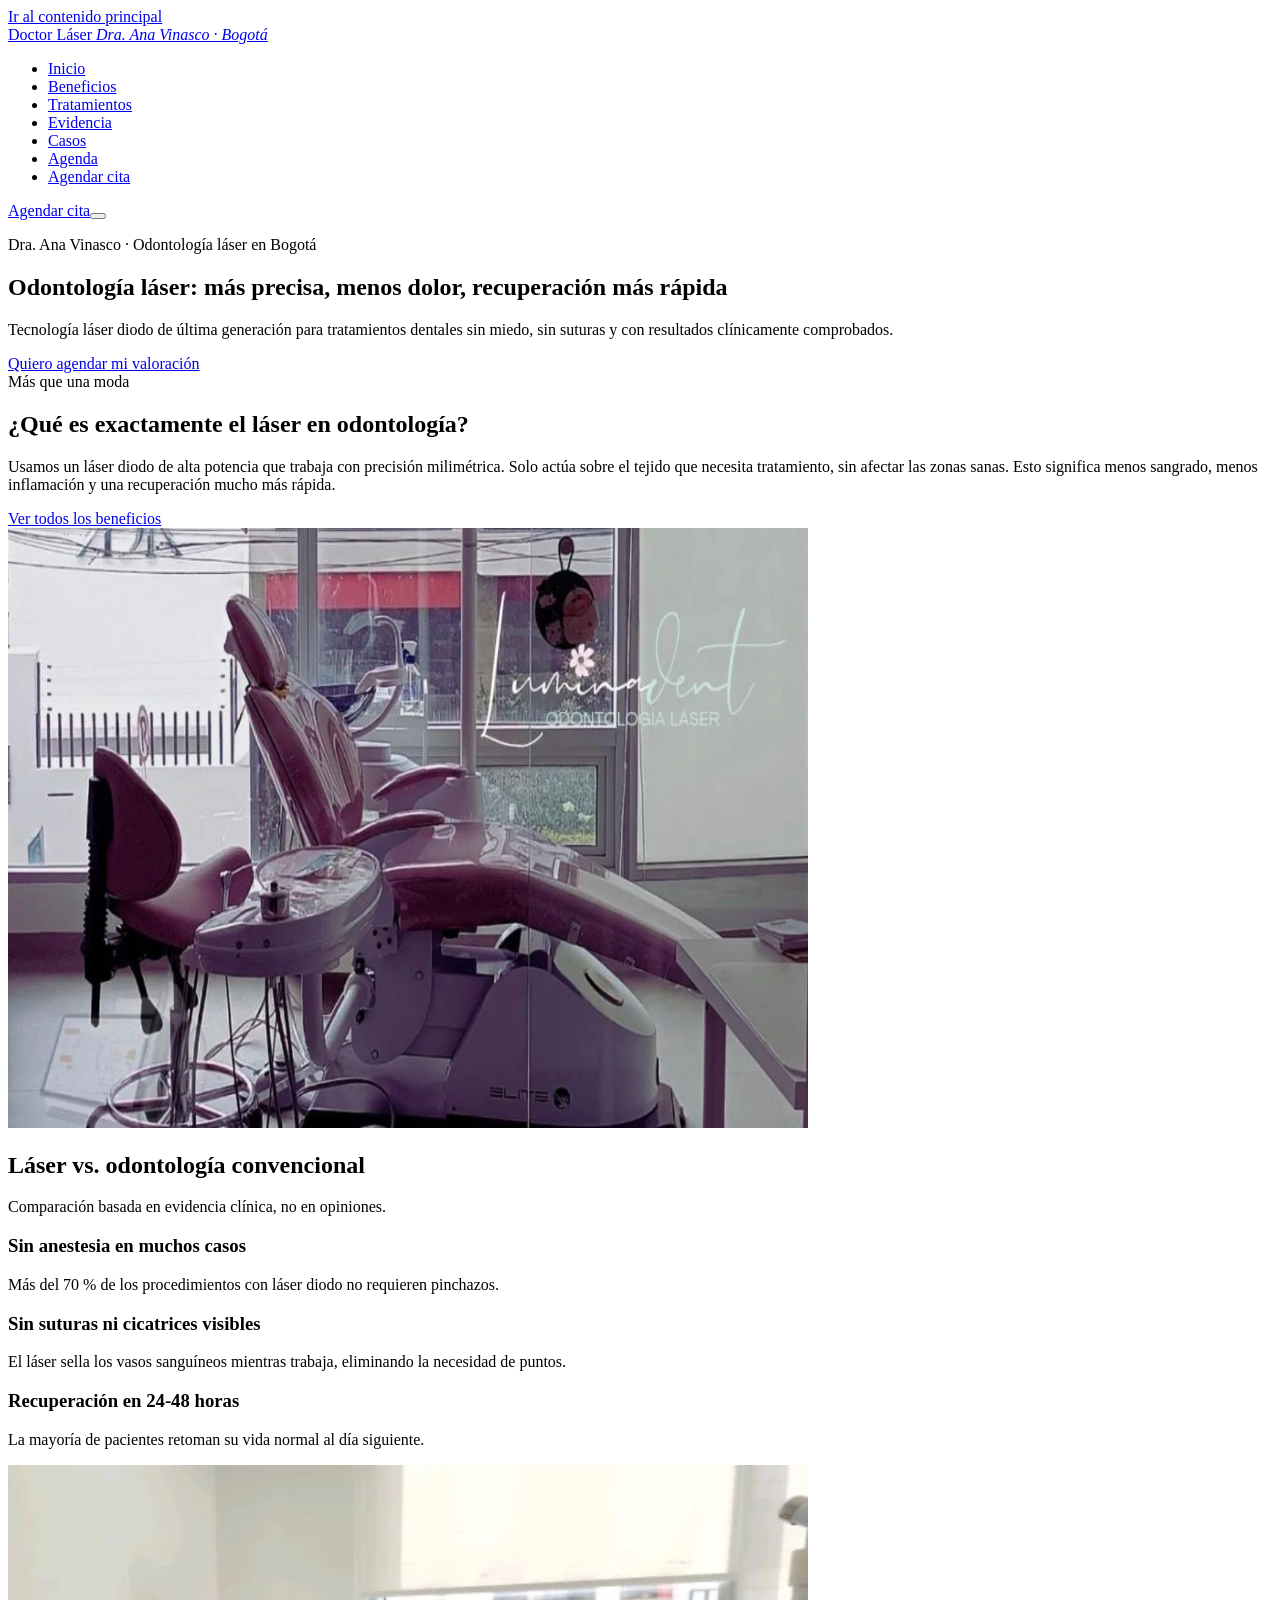
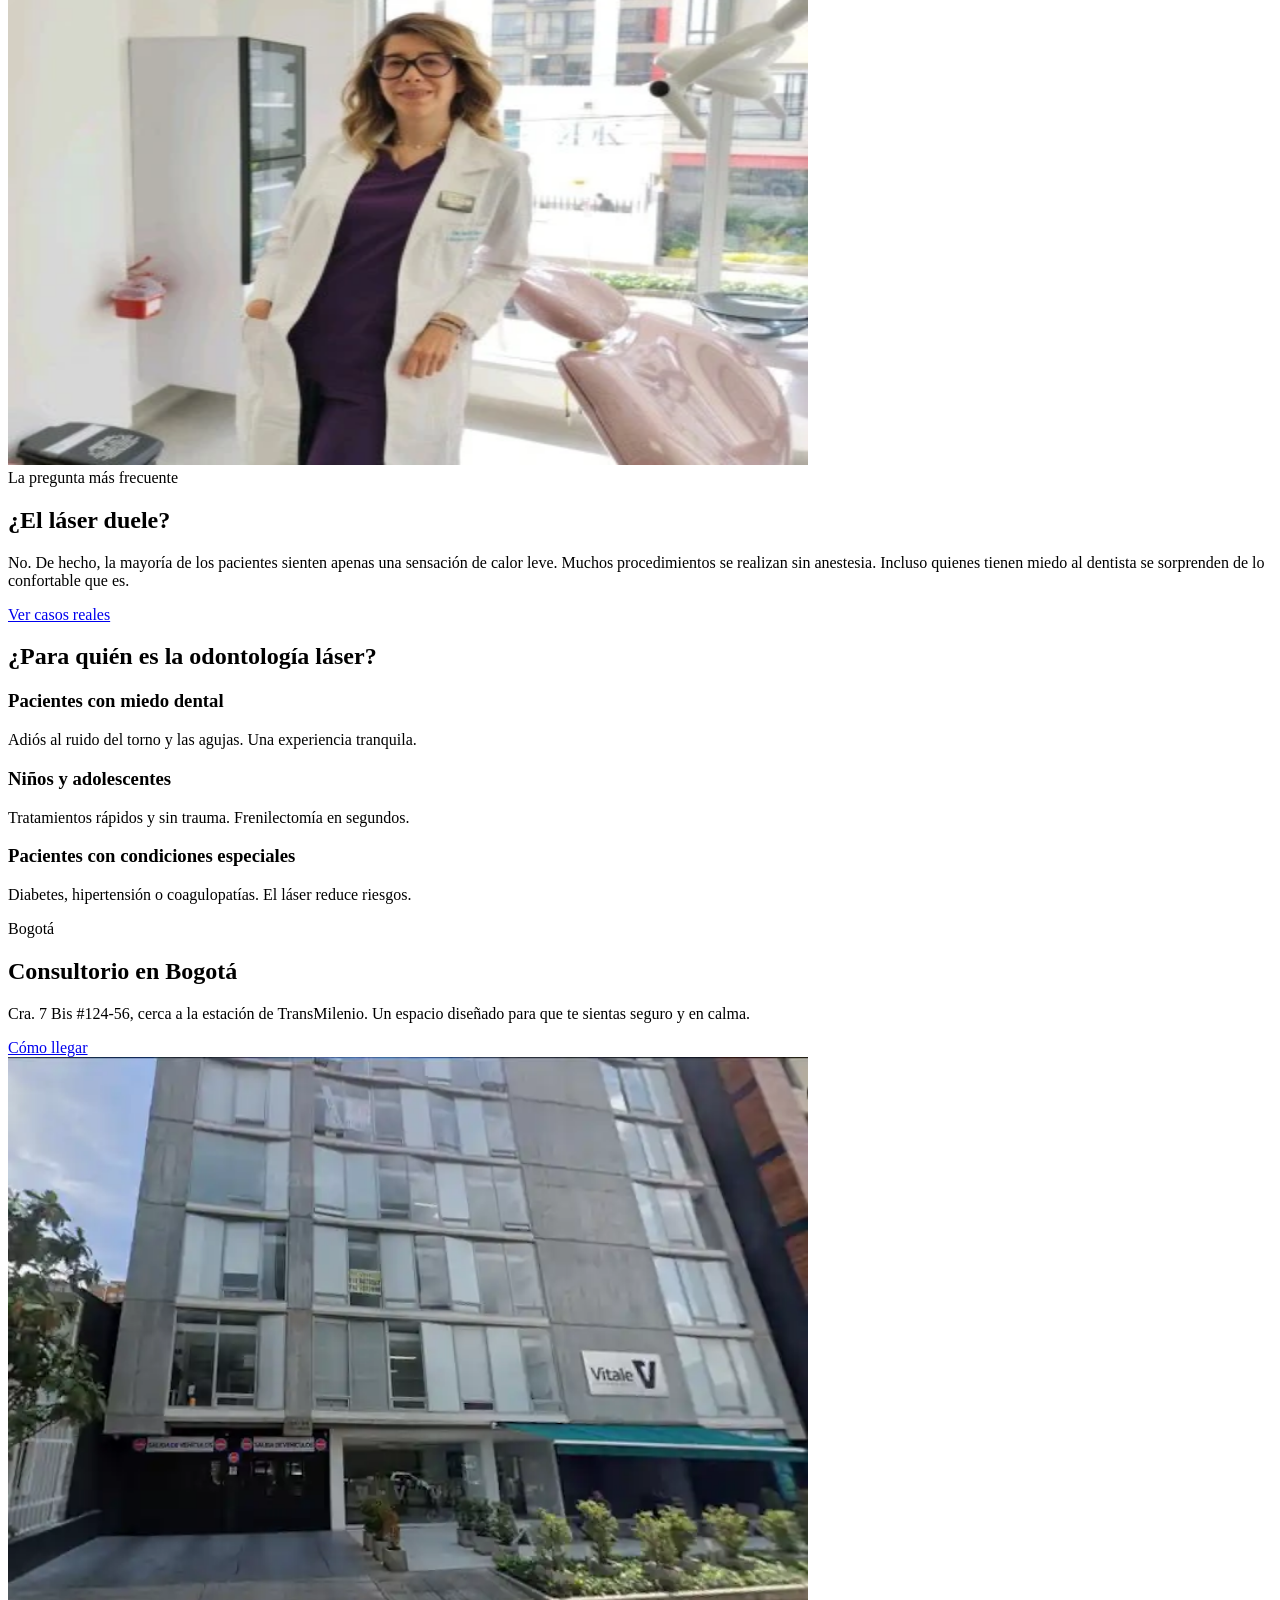
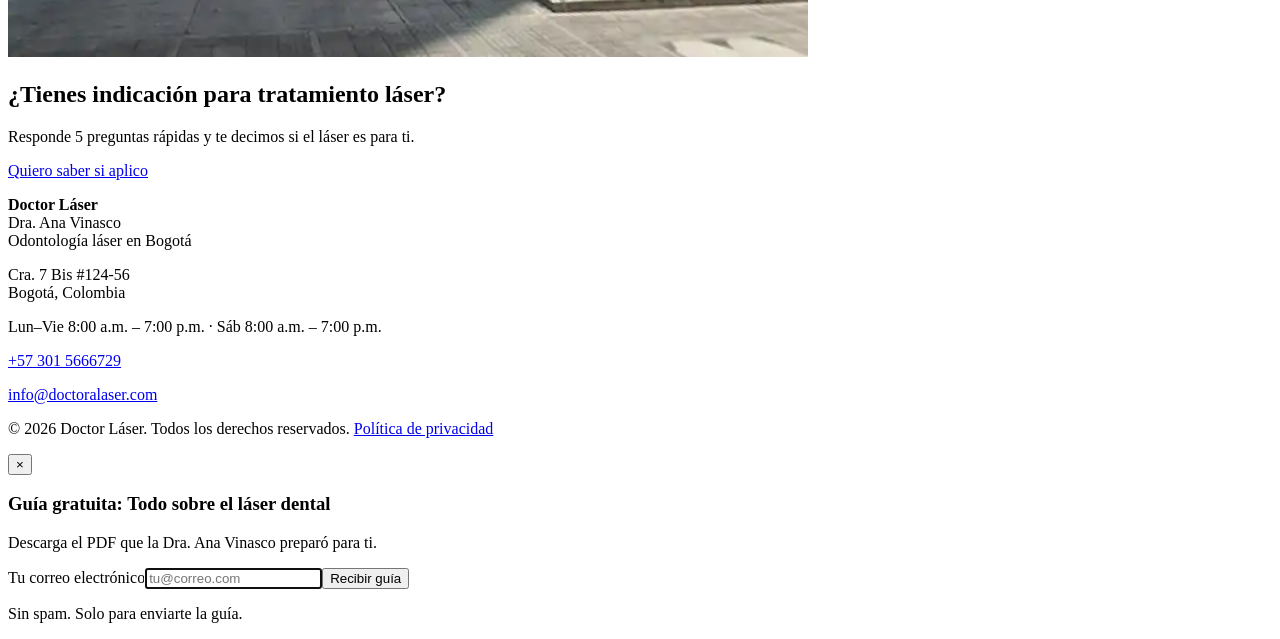
==== commit fc2e5d23: "Add files via upload" ====
--- a/doctoralaser_v1/index.html
+++ b/doctoralaser_v1/index.html
@@ -1,433 +1,155 @@
 <!DOCTYPE html>
 <html lang="es">
 <head>
-  <meta charset="UTF-8">
-  <meta name="viewport" content="width=device-width, initial-scale=1.0">
-  <title>Odontología Láser en Bogotá | DoctorLáser — Dra. Ana Vinasco</title>
-  <meta name="description" content="Odontología con láser diodo en Bogotá. Tratamientos más precisos, menos dolor y recuperación más rápida. Dra. Ana Vinasco, más de 5 años de experiencia. Cra. 7 Bis #124-56.">
-  <meta name="robots" content="index, follow">
-  <meta name="theme-color" content="#0B3528">
-  <link rel="canonical" href="https://doctoralaser.com/">
+    <meta charset="UTF-8">
+    <meta name="viewport" content="width=device-width, initial-scale=1.0">
+    <title>Odontología Láser en Bogotá | DoctorLáser — Dra. Ana Vinasco</title>
+    <meta name="description" content="Odontología láser en Bogotá con la Dra. Ana Vinasco. Tratamientos precisos, menos dolor, recuperación rápida. ¡Agenda tu cita!">
+    <link rel="preconnect" href="https://fonts.googleapis.com">
+    <link rel="preconnect" href="https://fonts.gstatic.com" crossorigin>
+    <link href="https://fonts.googleapis.com/css2?family=Inter:wght@400;500;600;700&family=Plus+Jakarta+Sans:wght@600;700&display=swap" rel="stylesheet">
+    <link rel="canonical" href="https://www.doctoralaser.com/">
+    <meta property="og:type"        content="website">
+    <meta property="og:site_name"   content="Doctor Láser">
+    <meta property="og:title"       content="Odontología Láser en Bogotá | DoctorLáser — Dra. Ana Vinasco">
+    <meta property="og:description" content="Tratamientos dentales con láser diodo. Más precisos, menos dolor, recuperación en 24-48h. Agenda con la Dra. Ana Vinasco.">
+    <meta property="og:url"         content="https://www.doctoralaser.com/">
+    <meta property="og:image"       content="https://www.doctoralaser.com/og-image.webp">
+    <meta property="og:locale"      content="es_CO">
+    <meta name="twitter:card"        content="summary_large_image">
+    <meta name="twitter:title"       content="Odontología Láser en Bogotá | DoctorLáser — Dra. Ana Vinasco">
+    <meta name="twitter:description" content="Tratamientos dentales con láser diodo. Más precisos, menos dolor, recuperación en 24-48h.">
+    <meta name="twitter:image"       content="https://www.doctoralaser.com/og-image.webp">
+    <meta name="robots"              content="index, follow">
+    <meta name="theme-color"         content="#0d9488">
+    <link rel="icon" type="image/webp" href="/favicon.webp">
+    </head>
+<body>
+    <a class="skip-link" href="#main-content">Ir al contenido principal</a>
+    <nav id="main-nav" class="nav"></nav>
 
-  <!-- Open Graph -->
-  <meta property="og:type" content="website">
-  <meta property="og:url" content="https://doctoralaser.com/">
-  <meta property="og:title" content="Odontología Láser en Bogotá | DoctorLáser — Dra. Ana Vinasco">
-  <meta property="og:description" content="Tratamientos dentales con láser diodo: blanqueamiento, gingivoplastia, fotobiomodulación y más. Menos dolor, recuperación rápida.">
-  <meta property="og:image" content="https://doctoralaser.com/images/Consultorio.webp">
-  <meta property="og:locale" content="es_CO">
-  <meta property="og:site_name" content="DoctorLáser">
+    <main id="main-content">
+        <!-- HERO -->
+        <section class="hero">
+            <div class="hero__bg"></div>
+            <div class="container hero__content fade-up">
+                <p class="eyebrow">Dra. Ana Vinasco · Odontología láser en Bogotá</p>
+                <h1>Odontología láser: más precisa, menos dolor, recuperación más rápida</h1>
+                <p class="hero__sub">Tecnología láser diodo de última generación para tratamientos dentales sin miedo, sin suturas y con resultados clínicamente comprobados.</p>
+                <a href="agenda.html" class="btn btn--primary btn--lg">Quiero agendar mi valoración</a>
+            </div>
+        </section>
 
-  <!-- Twitter Cards -->
-  <meta name="twitter:card" content="summary_large_image">
-  <meta name="twitter:title" content="Odontología Láser en Bogotá | DoctorLáser">
-  <meta name="twitter:description" content="Blanqueamiento, gingivoplastia, fotobiomodulación y más con láser diodo en Bogotá.">
-  <meta name="twitter:image" content="https://doctoralaser.com/images/Consultorio.webp">
+        <!-- ¿QUÉ ES EL LÁSER? -->
+        <section class="section" id="que-es">
+            <div class="container grid-2">
+                <div class="fade-up">
+                    <span class="eyebrow">Más que una moda</span>
+                    <h2>¿Qué es exactamente el láser en odontología?</h2>
+                    <p>Usamos un láser diodo de alta potencia que trabaja con precisión milimétrica. Solo actúa sobre el tejido que necesita tratamiento, sin afectar las zonas sanas. Esto significa menos sangrado, menos inflamación y una recuperación mucho más rápida.</p>
+                    <a href="beneficios.html" class="link-arrow">Ver todos los beneficios <i class="ti ti-arrow-right"></i></a>
+                </div>
+                <div class="fade-up">
+                    <img src="Consultorio.webp" alt="Interior del consultorio DoctorLáser en Bogotá" loading="lazy" width="800" height="600">
+                </div>
+            </div>
+        </section>
 
-  <!-- Fonts -->
-  <link rel="preconnect" href="https://fonts.googleapis.com">
-  <link rel="preconnect" href="https://fonts.gstatic.com" crossorigin>
-  <link href="https://fonts.googleapis.com/css2?family=Cormorant+Garamond:ital,wght@0,300;0,400;0,500;0,600;1,300;1,400;1,500&family=DM+Sans:opsz,wght@9..40,300;9..40,400;9..40,500&display=swap" rel="stylesheet">
-  <link rel="stylesheet" href="https://cdn.jsdelivr.net/npm/@tabler/icons-webfont@2.44.0/tabler-icons.min.css">
-  <link rel="stylesheet" href="css/styles.css">
-  <link rel="manifest" href="manifest.json">
+        <!-- LÁSER vs CONVENCIONAL -->
+        <section class="section bg-light" id="vs">
+            <div class="container">
+                <div class="section-header fade-up">
+                    <h2>Láser vs. odontología convencional</h2>
+                    <p>Comparación basada en evidencia clínica, no en opiniones.</p>
+                </div>
+                <div class="grid-3 fade-up">
+                    <div class="card">
+                        <i class="ti ti-needle"></i>
+                        <h3>Sin anestesia en muchos casos</h3>
+                        <p>Más del 70 % de los procedimientos con láser diodo no requieren pinchazos.</p>
+                    </div>
+                    <div class="card">
+                        <i class="ti ti-bandage"></i>
+                        <h3>Sin suturas ni cicatrices visibles</h3>
+                        <p>El láser sella los vasos sanguíneos mientras trabaja, eliminando la necesidad de puntos.</p>
+                    </div>
+                    <div class="card">
+                        <i class="ti ti-clock"></i>
+                        <h3>Recuperación en 24-48 horas</h3>
+                        <p>La mayoría de pacientes retoman su vida normal al día siguiente.</p>
+                    </div>
+                </div>
+            </div>
+        </section>
 
-  <!-- Schema.org LocalBusiness / Dentist -->
-  <script type="application/ld+json">
-  {
-    "@context": "https://schema.org",
-    "@type": "Dentist",
-    "name": "DoctorLáser — Dra. Ana Vinasco",
-    "description": "Consulta de odontología con láser diodo en Bogotá. Blanqueamiento, gingivoplastia, fotobiomodulación, desensibilización y más.",
-    "url": "https://doctoralaser.com",
-    "telephone": "+573015666729",
-    "email": "info@doctoralaser.com",
-    "image": [
-      "https://doctoralaser.com/images/Consultorio.webp",
-      "https://doctoralaser.com/images/doctora.webp",
-      "https://doctoralaser.com/images/edificio.webp"
-    ],
-    "address": {
-      "@type": "PostalAddress",
-      "streetAddress": "Cra. 7 Bis #124-56",
-      "addressLocality": "Bogotá",
-      "addressRegion": "Cundinamarca",
-      "postalCode": "110221",
-      "addressCountry": "CO"
-    },
-    "geo": {
-      "@type": "GeoCoordinates",
-      "latitude": 4.7110,
-      "longitude": -74.0721
-    },
-    "openingHoursSpecification": [
-      { "@type": "OpeningHoursSpecification", "dayOfWeek": "Monday",    "opens": "08:00", "closes": "12:00" },
-      { "@type": "OpeningHoursSpecification", "dayOfWeek": "Tuesday",   "opens": "08:00", "closes": "19:00" },
-      { "@type": "OpeningHoursSpecification", "dayOfWeek": "Wednesday", "opens": "14:00", "closes": "19:00" },
-      { "@type": "OpeningHoursSpecification", "dayOfWeek": "Thursday",  "opens": "08:00", "closes": "19:00" },
-      { "@type": "OpeningHoursSpecification", "dayOfWeek": "Friday",    "opens": "08:00", "closes": "19:00" },
-      { "@type": "OpeningHoursSpecification", "dayOfWeek": "Saturday",  "opens": "08:00", "closes": "19:00" }
-    ],
-    "priceRange": "$$",
-    "currenciesAccepted": "COP",
-    "paymentAccepted": "Cash, Credit Card",
-    "areaServed": {
-      "@type": "City",
-      "name": "Bogotá"
-    },
-    "hasMap": "https://maps.google.com/?q=Cra.+7+Bis+%23124-56,+Bogot%C3%A1,+Colombia",
-    "sameAs": [
-      "https://luminadent.co",
-      "https://draanavinasco.com"
-    ],
-    "medicalSpecialty": "Dentist"
-  }
-  </script>
-</head>
-<body>
+        <!-- ¿DUELE? -->
+        <section class="section" id="duele">
+            <div class="container grid-2">
+                <div class="fade-up">
+                    <img src="Doctora.webp" alt="Dra. Ana Vinasco en consulta de odontología láser en Bogotá" loading="lazy" width="800" height="600">
+                </div>
+                <div class="fade-up">
+                    <span class="eyebrow">La pregunta más frecuente</span>
+                    <h2>¿El láser duele?</h2>
+                    <p>No. De hecho, la mayoría de los pacientes sienten apenas una sensación de calor leve. Muchos procedimientos se realizan sin anestesia. Incluso quienes tienen miedo al dentista se sorprenden de lo confortable que es.</p>
+                    <a href="casos.html" class="link-arrow">Ver casos reales <i class="ti ti-arrow-right"></i></a>
+                </div>
+            </div>
+        </section>
 
-  <nav class="nav" id="main-nav" aria-label="Navegación principal"></nav>
-  <div id="wa-float" class="wa-float" role="complementary" aria-label="Contacto WhatsApp"></div>
+        <!-- ¿PARA QUIÉN? -->
+        <section class="section bg-light" id="para-quien">
+            <div class="container">
+                <div class="section-header fade-up">
+                    <h2>¿Para quién es la odontología láser?</h2>
+                </div>
+                <div class="grid-3 fade-up">
+                    <div class="card">
+                        <i class="ti ti-heart"></i>
+                        <h3>Pacientes con miedo dental</h3>
+                        <p>Adiós al ruido del torno y las agujas. Una experiencia tranquila.</p>
+                    </div>
+                    <div class="card">
+                        <i class="ti ti-baby-carriage"></i>
+                        <h3>Niños y adolescentes</h3>
+                        <p>Tratamientos rápidos y sin trauma. Frenilectomía en segundos.</p>
+                    </div>
+                    <div class="card">
+                        <i class="ti ti-stethoscope"></i>
+                        <h3>Pacientes con condiciones especiales</h3>
+                        <p>Diabetes, hipertensión o coagulopatías. El láser reduce riesgos.</p>
+                    </div>
+                </div>
+            </div>
+        </section>
 
-  <main id="main-content">
+        <!-- CONSULTORIO -->
+        <section class="section" id="consultorio">
+            <div class="container grid-2">
+                <div class="fade-up">
+                    <span class="eyebrow">Bogotá</span>
+                    <h2>Consultorio en Bogotá</h2>
+                    <p>Cra. 7 Bis #124-56, cerca a la estación de TransMilenio. Un espacio diseñado para que te sientas seguro y en calma.</p>
+                    <a href="agenda.html" class="btn btn--primary">Cómo llegar</a>
+                </div>
+                <div class="fade-up">
+                    <img src="Edificio.webp" alt="Edificio donde se encuentra la consulta DoctorLáser, Cra. 7 Bis #124-56, Bogotá" loading="lazy" width="800" height="600">
+                </div>
+            </div>
+        </section>
 
-    <!-- HERO -->
-    <section class="hero hero--full" aria-labelledby="hero-title">
-      <div class="hero__bg" aria-hidden="true">
-        <img src="images/Consultorio.webp"
-             alt=""
-             width="1400" height="900"
-             loading="eager"
-             decoding="async"
-             fetchpriority="high"
-             style="width:100%;height:100%;object-fit:cover;opacity:.25;filter:saturate(.3)">
-      </div>
-      <div class="hero__overlay" aria-hidden="true"></div>
-      <div class="hero__content">
-        <div class="hero__tag fade-up">
-          <i class="ti ti-sparkles" aria-hidden="true"></i>
-          Bogotá, Colombia
-        </div>
-        <h1 class="hero__title fade-up delay-1" id="hero-title">
-          Odontología láser:<br><em>más precisa, menos dolor,</em><br>recuperación más rápida
-        </h1>
-        <p class="hero__sub fade-up delay-2">
-          El láser cambió la forma de hacer odontología. La Dra. Ana Vinasco lleva más de 5 años aplicando láser diodo en Bogotá con resultados clínicos respaldados por evidencia.
-        </p>
-        <div class="hero__actions fade-up delay-3">
-          <a href="agenda.html" class="btn btn--primary btn--lg">
-            <i class="ti ti-calendar-plus" aria-hidden="true"></i>
-            Agendar valoración
-          </a>
-          <a href="tratamientos.html" class="btn btn--outline btn--lg">
-            Ver tratamientos
-          </a>
-        </div>
-      </div>
-      <div class="hero__scroll" aria-hidden="true">
-        <div class="hero__scroll-line"></div>
-      </div>
-    </section>
+        <!-- CTA FINAL -->
+        <section class="cta-section">
+            <div class="container fade-up">
+                <h2>¿Tienes indicación para tratamiento láser?</h2>
+                <p class="cta-section__sub">Responde 5 preguntas rápidas y te decimos si el láser es para ti.</p>
+                <a href="agenda.html" class="btn btn--primary btn--lg">Quiero saber si aplico</a>
+            </div>
+        </section>
+    </main>
 
-    <!-- STATS STRIP -->
-    <section class="section--sm" style="background:var(--c-p900)" aria-label="Estadísticas">
-      <div class="container">
-        <div class="stats-strip fade-up">
-          <div class="stat-item">
-            <div class="stat-num"><span data-count="5">0</span><span style="color:var(--c-p400)" aria-hidden="true">+</span></div>
-            <div class="stat-label">años con láser diodo</div>
-          </div>
-          <div class="stat-item">
-            <div class="stat-num"><span data-count="10">0</span></div>
-            <div class="stat-label">tratamientos disponibles</div>
-          </div>
-          <div class="stat-item">
-            <div class="stat-num"><span style="color:var(--c-p400)" aria-hidden="true">↓</span>70<span style="color:var(--c-p400);font-size:1.8rem" aria-hidden="true">%</span></div>
-            <div class="stat-label">menos dolor post-op</div>
-          </div>
-          <div class="stat-item">
-            <div class="stat-num"><span data-count="1">0</span></div>
-            <div class="stat-label">sola sesión · blanqueamiento</div>
-          </div>
-        </div>
-      </div>
-    </section>
-
-    <!-- QUÉ ES -->
-    <section aria-labelledby="que-es-title">
-      <div class="container">
-        <div style="display:grid;grid-template-columns:1fr 1fr;gap:4rem;align-items:center">
-          <div class="fade-up">
-            <div class="eyebrow section-header__eyebrow">La tecnología</div>
-            <div class="section-divider"></div>
-            <h2 class="display-md" style="color:var(--c-n800);margin-bottom:1.25rem" id="que-es-title">
-              ¿Qué es exactamente<br><em style="font-style:italic;color:var(--c-p600)">el láser en odontología?</em>
-            </h2>
-            <p class="lead mb-3">
-              El láser dental emite un haz de luz concentrada a una longitud de onda específica que interactúa de forma diferente con cada tejido: puede cortar, coagular, desinfectar, estimular regeneración celular o activar agentes blanqueadores.
-            </p>
-            <p style="font-size:15px;color:var(--c-n500);line-height:1.75;margin-bottom:1.5rem">
-              El <strong style="color:var(--c-n700)">láser diodo</strong> opera en el espectro infrarrojo cercano y tiene afinidad especial por tejidos blandos (encías, mucosa) y la melanina. Eso lo hace ideal para procedimientos periodontales, estéticos y de manejo del dolor.
-            </p>
-            <a href="tratamientos.html" class="btn btn--teal">
-              Ver todos los tratamientos <i class="ti ti-arrow-right" aria-hidden="true"></i>
-            </a>
-          </div>
-          <div class="fade-up delay-2">
-            <div style="position:relative;border-radius:var(--radius-xl);overflow:hidden;aspect-ratio:4/5">
-              <img src="images/doctora.webp"
-                   alt="Dra. Ana Vinasco en consulta de odontología láser en Bogotá"
-                   width="600" height="750"
-                   loading="lazy"
-                   decoding="async"
-                   style="width:100%;height:100%;object-fit:cover">
-              <div style="position:absolute;bottom:1.5rem;left:1.5rem;right:1.5rem;background:rgba(7,21,16,.82);backdrop-filter:blur(8px);border-radius:var(--radius-md);padding:1rem 1.25rem;border:1px solid rgba(29,158,117,.2)">
-                <p style="font-size:13px;color:rgba(255,255,255,.6);margin-bottom:3px">Procedimiento</p>
-                <p style="font-size:15px;font-weight:500;color:var(--c-white)">Láser diodo · Tejidos blandos</p>
-                <p style="font-size:12px;color:var(--c-p300);margin-top:4px">
-                  <i class="ti ti-check" style="vertical-align:-2px" aria-hidden="true"></i> Sin sutura · Sin sangrado excesivo
-                </p>
-              </div>
-            </div>
-          </div>
-        </div>
-      </div>
-    </section>
-
-    <!-- COMPARACIÓN -->
-    <section class="bg-light" aria-labelledby="comparacion-title">
-      <div class="container">
-        <div class="section-header section-header--center fade-up">
-          <div class="eyebrow section-header__eyebrow">Comparativa</div>
-          <div class="section-divider section-divider--center"></div>
-          <h2 class="section-header__title" id="comparacion-title">Láser vs. odontología<br><em>convencional</em></h2>
-          <p class="section-header__text">No es una moda. Es una diferencia clínica real en cada procedimiento.</p>
-        </div>
-        <div class="fade-up" style="overflow-x:auto">
-          <table class="comparison-table">
-            <caption class="sr-only">Comparación entre odontología convencional y odontología con láser diodo</caption>
-            <thead>
-              <tr>
-                <th scope="col">Criterio</th>
-                <th scope="col">Odontología convencional</th>
-                <th scope="col"><i class="ti ti-bolt" style="vertical-align:-3px;margin-right:5px" aria-hidden="true"></i>Con láser diodo</th>
-              </tr>
-            </thead>
-            <tbody>
-              <tr>
-                <td>Corte de tejidos</td>
-                <td>Bisturí + puntos de sutura</td>
-                <td><i class="ti ti-check icon-check" aria-hidden="true"></i> Sin sutura en muchos casos</td>
-              </tr>
-              <tr>
-                <td>Dolor post-operatorio</td>
-                <td>Moderado a alto</td>
-                <td><i class="ti ti-check icon-check" aria-hidden="true"></i> Reducido significativamente</td>
-              </tr>
-              <tr>
-                <td>Riesgo de infección</td>
-                <td>Mayor (herida abierta)</td>
-                <td><i class="ti ti-check icon-check" aria-hidden="true"></i> Menor — el láser desinfecta al actuar</td>
-              </tr>
-              <tr>
-                <td>Tiempo de recuperación</td>
-                <td>Días a semanas</td>
-                <td><i class="ti ti-check icon-check" aria-hidden="true"></i> Horas a pocos días</td>
-              </tr>
-              <tr>
-                <td>Sangrado</td>
-                <td>Presente</td>
-                <td><i class="ti ti-check icon-check" aria-hidden="true"></i> Mínimo o nulo</td>
-              </tr>
-              <tr>
-                <td>Anestesia requerida</td>
-                <td>Siempre</td>
-                <td><i class="ti ti-check icon-check" aria-hidden="true"></i> Se reduce o elimina en muchos casos</td>
-              </tr>
-              <tr>
-                <td>Precisión</td>
-                <td>Estándar</td>
-                <td><i class="ti ti-check icon-check" aria-hidden="true"></i> Milimétrica — protege tejido sano</td>
-              </tr>
-            </tbody>
-          </table>
-        </div>
-        <div class="info-box mt-4 fade-up">
-          <strong>Importante:</strong> El láser no reemplaza todos los procedimientos. Para restauraciones, ortodoncia o endodoncia compleja, los métodos convencionales siguen siendo estándar. Usamos el láser donde la evidencia indica que da mejores resultados para el paciente.
-        </div>
-      </div>
-    </section>
-
-    <!-- DOES IT HURT -->
-    <section aria-labelledby="dolor-title">
-      <div class="container">
-        <div style="display:grid;grid-template-columns:1fr 1fr;gap:4rem;align-items:center">
-          <div class="fade-up delay-1">
-            <div style="position:relative;border-radius:var(--radius-xl);overflow:hidden;aspect-ratio:1/1">
-              <img src="images/Consultorio.webp"
-                   alt="Interior del consultorio DoctorLáser en Bogotá"
-                   width="600" height="600"
-                   loading="lazy"
-                   decoding="async"
-                   style="width:100%;height:100%;object-fit:cover">
-            </div>
-          </div>
-          <div class="fade-up">
-            <div class="eyebrow section-header__eyebrow">La pregunta más común</div>
-            <div class="section-divider"></div>
-            <h2 class="display-md" style="color:var(--c-n800);margin-bottom:1.25rem" id="dolor-title">
-              ¿El láser <em style="font-style:italic;color:var(--c-p600)">duele?</em>
-            </h2>
-            <p style="font-size:15px;color:var(--c-n500);line-height:1.75;margin-bottom:1.25rem">
-              La respuesta corta: <strong style="color:var(--c-n700)">mucho menos que los métodos convencionales.</strong>
-            </p>
-            <p style="font-size:15px;color:var(--c-n500);line-height:1.75;margin-bottom:1.25rem">
-              El láser diodo trabaja con una sensación de calor leve y controlada. En muchos procedimientos de tejidos blandos se puede trabajar con mínima anestesia o sin ella.
-            </p>
-            <p style="font-size:15px;color:var(--c-n500);line-height:1.75;margin-bottom:1.75rem">
-              Para pacientes con odontofobia, el láser es frecuentemente un punto de quiebre: menos agujas, menos sangre, menos trauma.
-            </p>
-            <div style="display:flex;flex-direction:column;gap:.75rem">
-              <div style="display:flex;align-items:center;gap:.75rem;font-size:14px;color:var(--c-n700)">
-                <div style="width:32px;height:32px;background:var(--c-p50);border-radius:50%;display:flex;align-items:center;justify-content:center;flex-shrink:0" aria-hidden="true">
-                  <i class="ti ti-check" style="color:var(--c-p500)"></i>
-                </div>
-                Procedimientos sin anestesia en tejidos blandos
-              </div>
-              <div style="display:flex;align-items:center;gap:.75rem;font-size:14px;color:var(--c-n700)">
-                <div style="width:32px;height:32px;background:var(--c-p50);border-radius:50%;display:flex;align-items:center;justify-content:center;flex-shrink:0" aria-hidden="true">
-                  <i class="ti ti-check" style="color:var(--c-p500)"></i>
-                </div>
-                Post-operatorio notablemente más cómodo
-              </div>
-              <div style="display:flex;align-items:center;gap:.75rem;font-size:14px;color:var(--c-n700)">
-                <div style="width:32px;height:32px;background:var(--c-p50);border-radius:50%;display:flex;align-items:center;justify-content:center;flex-shrink:0" aria-hidden="true">
-                  <i class="ti ti-check" style="color:var(--c-p500)"></i>
-                </div>
-                Ideal para pacientes con miedo al dentista
-              </div>
-            </div>
-          </div>
-        </div>
-      </div>
-    </section>
-
-    <!-- PARA QUIÉN -->
-    <section class="bg-teal-light" aria-labelledby="para-quien-title">
-      <div class="container">
-        <div class="section-header section-header--center fade-up">
-          <div class="eyebrow section-header__eyebrow">Indicaciones</div>
-          <div class="section-divider section-divider--center"></div>
-          <h2 class="section-header__title" id="para-quien-title">¿Para quién es<br><em>la odontología láser?</em></h2>
-        </div>
-        <div class="grid-3 fade-up" style="grid-template-columns:repeat(auto-fit,minmax(220px,1fr))">
-          <div class="benefit-card">
-            <i class="ti ti-heart" style="font-size:28px;color:var(--c-p500)" aria-hidden="true"></i>
-            <div class="benefit-card__title">Miedo al dentista</div>
-            <div class="benefit-card__text">Pacientes con odontofobia que evitan el dentista por el dolor o las agujas. El láser cambia completamente la experiencia.</div>
-          </div>
-          <div class="benefit-card">
-            <i class="ti ti-tooth" style="font-size:28px;color:var(--c-p500)" aria-hidden="true"></i>
-            <div class="benefit-card__title">Problemas de encías</div>
-            <div class="benefit-card__text">Periodontitis, encías inflamadas o sensibles. El láser desinfecta y regenera sin el trauma del bisturí convencional.</div>
-          </div>
-          <div class="benefit-card">
-            <i class="ti ti-mood-smile" style="font-size:28px;color:var(--c-p500)" aria-hidden="true"></i>
-            <div class="benefit-card__title">Estética dental</div>
-            <div class="benefit-card__text">Blanqueamiento, rediseño de sonrisa, corrección de encías. Resultados precisos en una o pocas sesiones.</div>
-          </div>
-          <div class="benefit-card">
-            <i class="ti ti-activity" style="font-size:28px;color:var(--c-p500)" aria-hidden="true"></i>
-            <div class="benefit-card__title">Sensibilidad dental</div>
-            <div class="benefit-card__text">Dolor ante frío, calor o dulces. La desensibilización con láser va a la causa, no solo al síntoma.</div>
-          </div>
-          <div class="benefit-card">
-            <i class="ti ti-clock" style="font-size:28px;color:var(--c-p500)" aria-hidden="true"></i>
-            <div class="benefit-card__title">Recuperación rápida</div>
-            <div class="benefit-card__text">Quienes necesitan cirugía menor y no pueden permitirse días de recuperación. Con láser: 24–48 h en la mayoría de casos.</div>
-          </div>
-          <div class="benefit-card">
-            <i class="ti ti-brain" style="font-size:28px;color:var(--c-p500)" aria-hidden="true"></i>
-            <div class="benefit-card__title">Bruxismo y dolor muscular</div>
-            <div class="benefit-card__text">Tensión crónica en mandíbula, cefaleas y limitación de apertura. La terapia láser complementa el tratamiento convencional.</div>
-          </div>
-        </div>
-      </div>
-    </section>
-
-    <!-- CONSULTORIO -->
-    <section aria-labelledby="consultorio-title">
-      <div class="container">
-        <div style="display:grid;grid-template-columns:1fr 1fr;gap:3rem;align-items:center">
-          <div class="fade-up">
-            <div class="eyebrow section-header__eyebrow">Dónde estamos</div>
-            <div class="section-divider"></div>
-            <h2 class="display-md" style="color:var(--c-n800);margin-bottom:1.25rem" id="consultorio-title">
-              Consultorio en<br><em style="color:var(--c-p600)">Bogotá</em>
-            </h2>
-            <div style="display:flex;flex-direction:column;gap:1rem;margin-bottom:1.75rem">
-              <div style="display:flex;align-items:flex-start;gap:.75rem;font-size:15px;color:var(--c-n700)">
-                <i class="ti ti-map-pin" style="color:var(--c-p500);font-size:20px;flex-shrink:0;margin-top:2px" aria-hidden="true"></i>
-                <div>
-                  <strong>Cra. 7 Bis #124-56</strong><br>
-                  <span style="color:var(--c-n500);font-size:14px">Bogotá, Colombia</span>
-                </div>
-              </div>
-              <div style="display:flex;align-items:center;gap:.75rem;font-size:15px;color:var(--c-n700)">
-                <i class="ti ti-phone" style="color:var(--c-p500);font-size:20px;flex-shrink:0" aria-hidden="true"></i>
-                <a href="tel:+573015666729" style="color:var(--c-n700)">+57 301 5666729</a>
-              </div>
-              <div style="display:flex;align-items:center;gap:.75rem;font-size:15px;color:var(--c-n700)">
-                <i class="ti ti-clock" style="color:var(--c-p500);font-size:20px;flex-shrink:0" aria-hidden="true"></i>
-                <span>Lun–Vie · Sábados · Ver horarios completos</span>
-              </div>
-            </div>
-            <a href="agenda.html" class="btn btn--teal">
-              <i class="ti ti-brand-whatsapp" aria-hidden="true"></i>
-              Agendar cita
-            </a>
-          </div>
-          <div class="fade-up delay-2">
-            <div style="border-radius:var(--radius-xl);overflow:hidden;aspect-ratio:4/3">
-              <img src="images/edificio.webp"
-                   alt="Edificio donde se encuentra la consulta DoctorLáser, Cra. 7 Bis #124-56, Bogotá"
-                   width="600" height="450"
-                   loading="lazy"
-                   decoding="async"
-                   style="width:100%;height:100%;object-fit:cover">
-            </div>
-          </div>
-        </div>
-      </div>
-    </section>
-
-    <!-- CTA -->
-    <section class="cta-section">
-      <div class="container">
-        <div class="cta-section__inner fade-up">
-          <div class="cta-section__text">
-            <div class="eyebrow eyebrow--light" style="margin-bottom:.75rem">Primer paso</div>
-            <h2 class="cta-section__title">¿Tienes indicación para<br><em>tratamiento láser?</em></h2>
-            <p class="cta-section__sub">En la consulta de valoración lo determinamos. La Dra. Ana Vinasco evalúa tu caso y te explica opciones reales, sin presión.</p>
-          </div>
-          <div class="cta-section__actions">
-            <a href="https://wa.me/573015666729?text=Hola%2C%20quiero%20agendar%20una%20consulta%20de%20valoraci%C3%B3n%20en%20DoctorL%C3%A1ser%20%F0%9F%98%8A" target="_blank" rel="noopener noreferrer" class="btn btn--wa btn--lg">
-              <i class="ti ti-brand-whatsapp" aria-hidden="true"></i>
-              Agendar por WhatsApp
-            </a>
-            <a href="tratamientos.html" class="btn btn--outline">
-              Ver tratamientos
-            </a>
-          </div>
-        </div>
-      </div>
-    </section>
-
-  </main>
-
-  <div id="main-footer"></div>
-
-  <script src="js/components.js"></script>
-  <script src="js/main.js"></script>
+    <footer id="main-footer"></footer>
+    <div id="wa-float"></div>
+    <script src="js/components.js" defer></script>
 </body>
-</html>
+</html>
